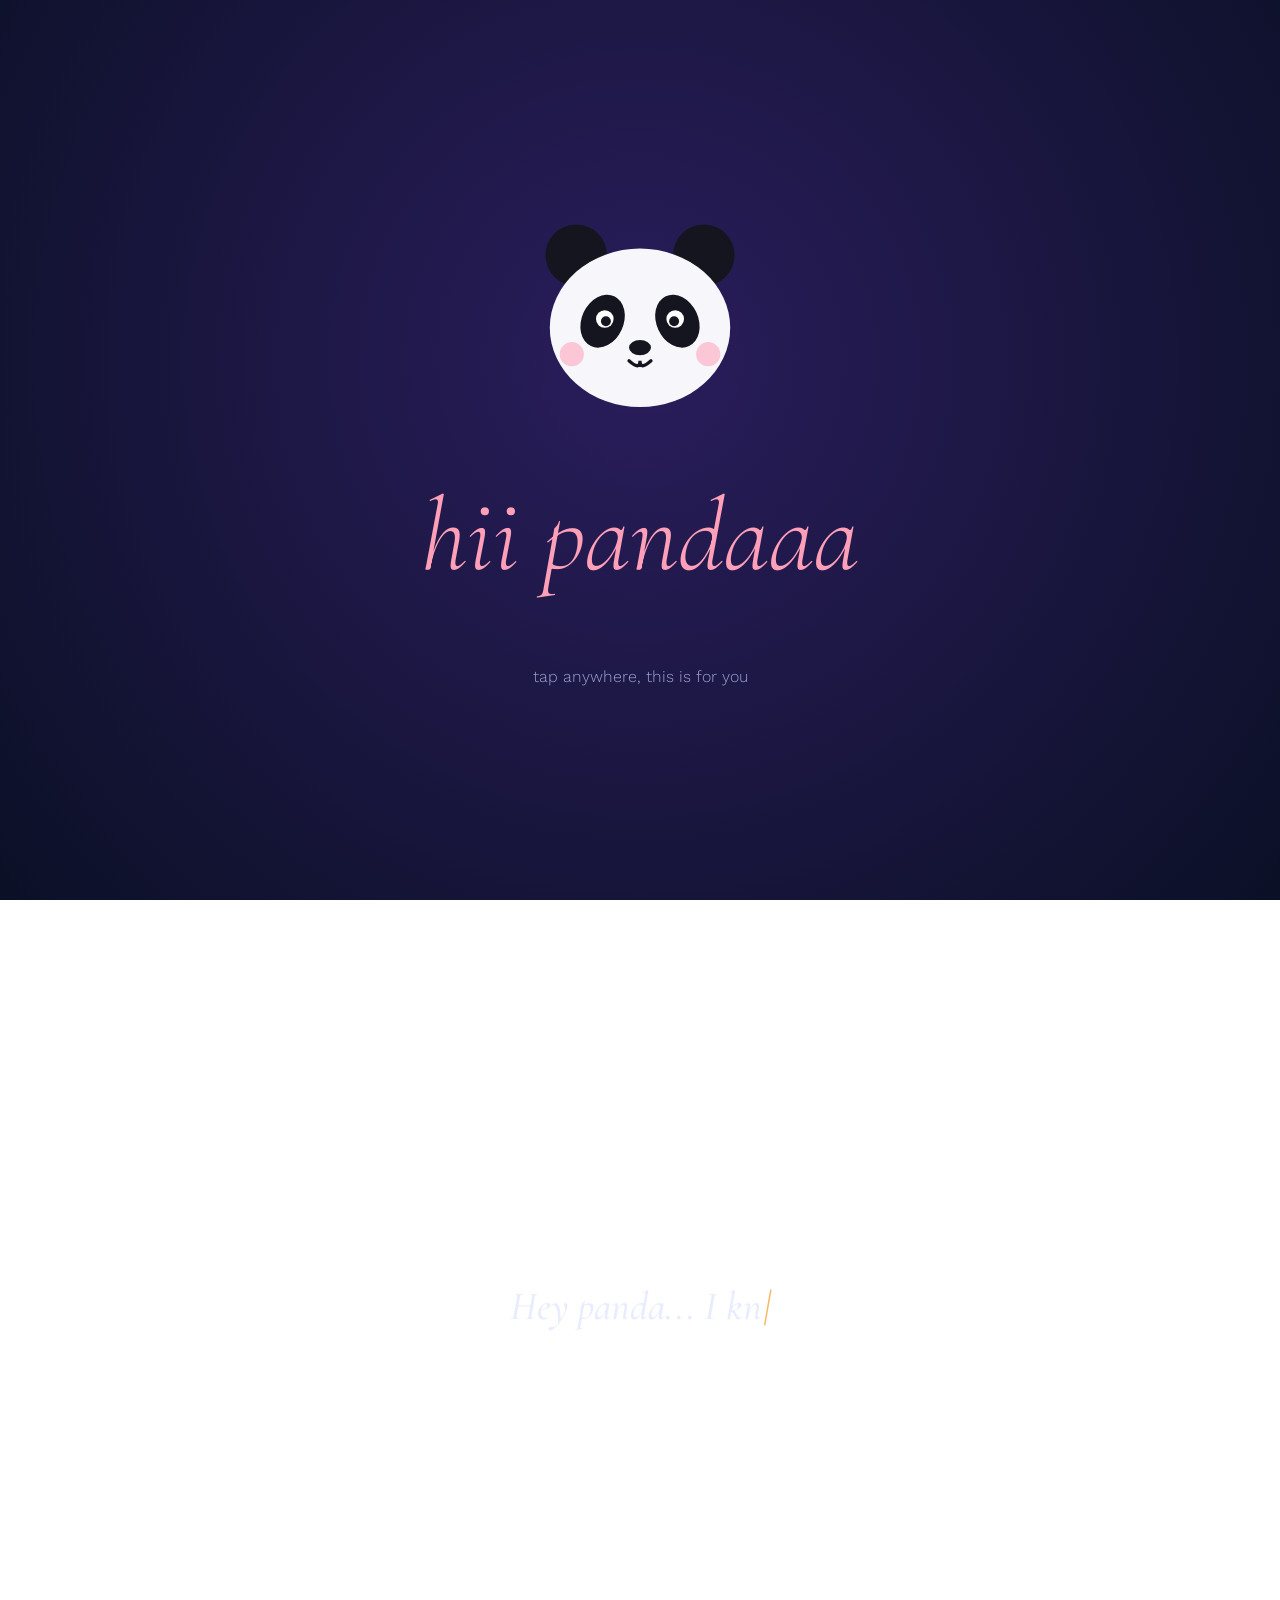
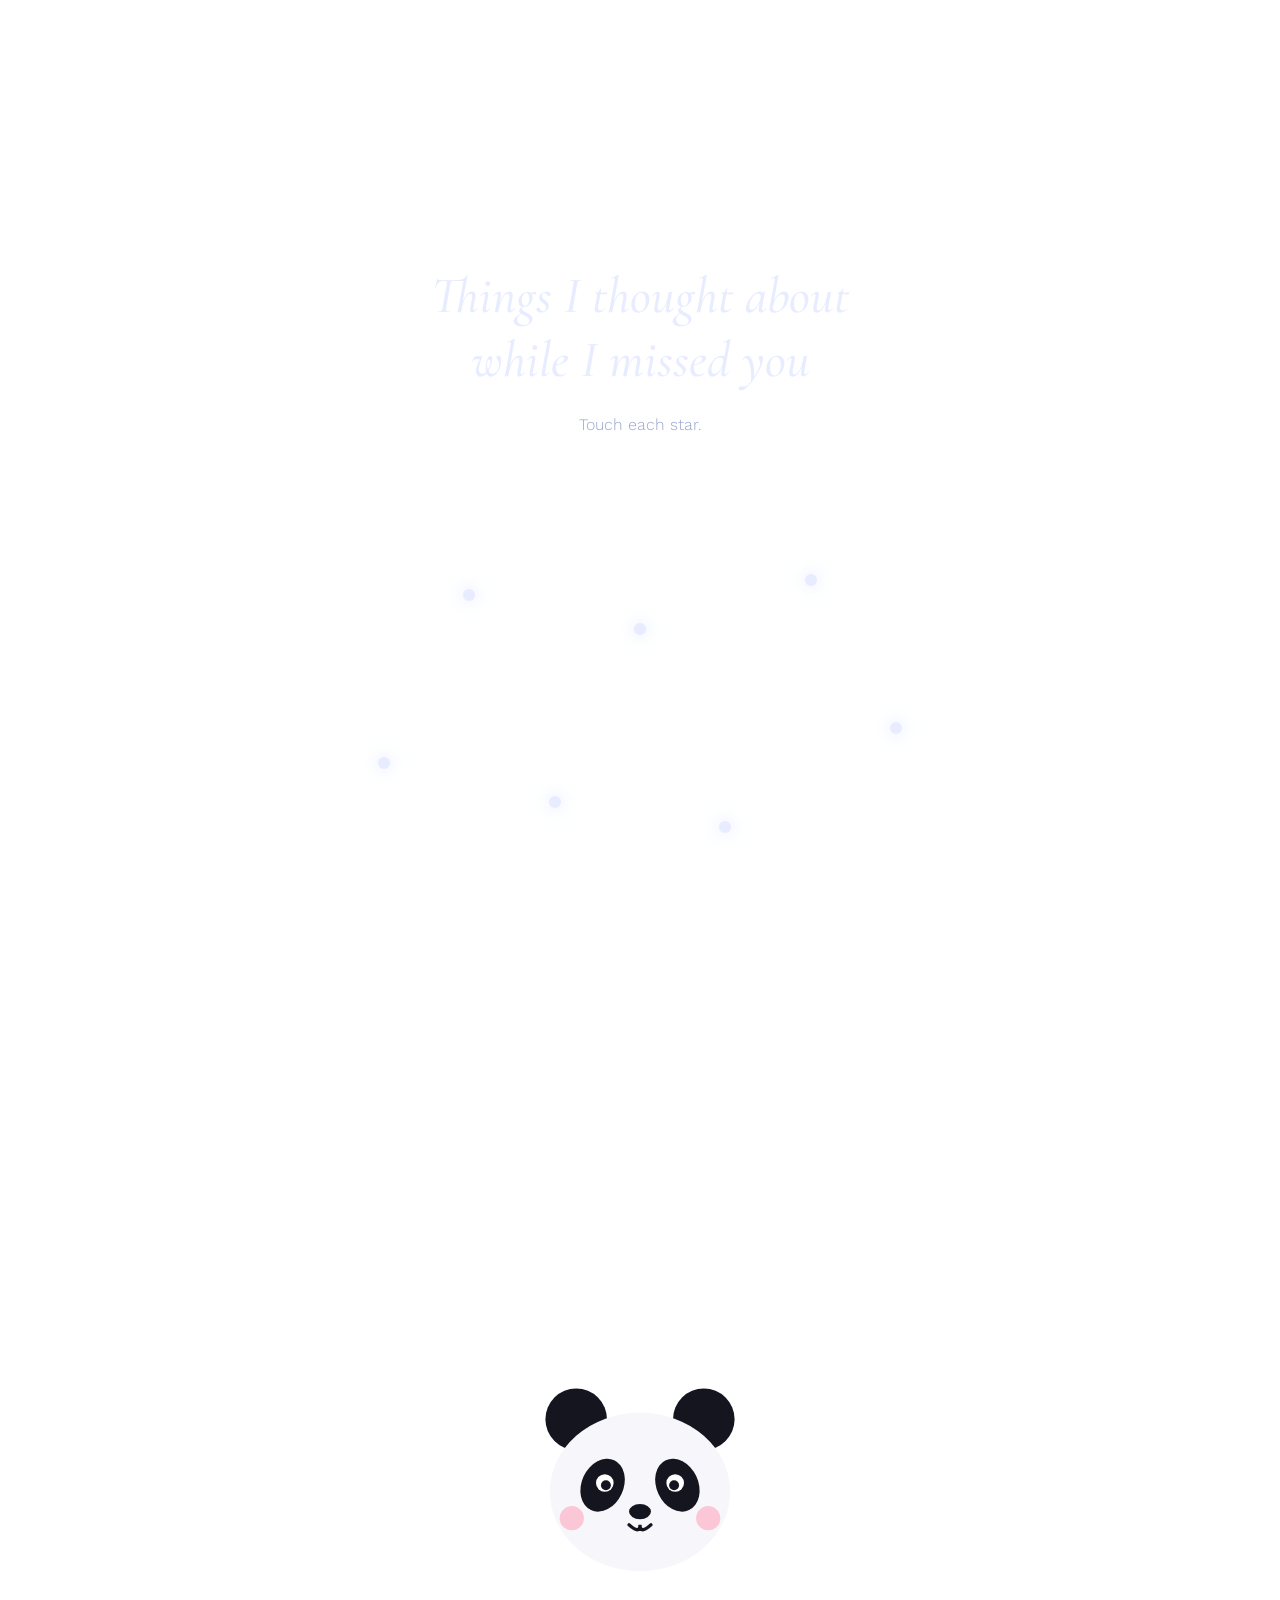
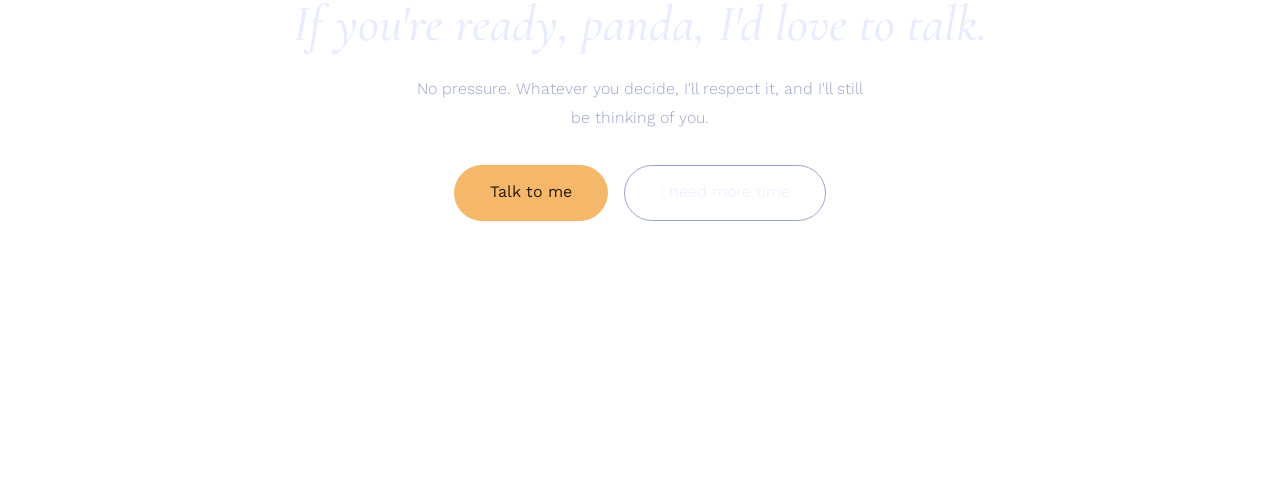
==== index.html @ 765faf97 "Add files via upload" ====
<!DOCTYPE html>
<html lang="en">
<head>
<meta charset="utf-8">
<meta name="viewport" content="width=device-width, initial-scale=1">
<title>hii pandaaa 🐼</title>
<link rel="icon" href="data:image/svg+xml,<svg xmlns=%22http://www.w3.org/2000/svg%22 viewBox=%220 0 100 100%22><text y=%22.9em%22 font-size=%2290%22>🐼</text></svg>">
<link href="https://fonts.googleapis.com/css2?family=Cormorant+Garamond:ital,wght@0,500;1,400;1,500&family=Work+Sans:wght@300;400&display=swap" rel="stylesheet">
<style>
:root{--night:#0b1026;--deep:#1a1440;--moon:#e8ecff;--amber:#f5b86b;--pink:#ff9fb8;--mute:#9aa3cf;
--serif:'Cormorant Garamond',Georgia,serif;--sans:'Work Sans',system-ui,sans-serif}
*{box-sizing:border-box;margin:0}
html{scroll-behavior:smooth}
body{background:linear-gradient(180deg,var(--night),var(--deep) 55%,var(--night));background-attachment:fixed;color:var(--moon);font-family:var(--sans);font-weight:300;line-height:1.8;overflow-x:hidden}
body.locked{overflow:hidden;height:100vh}
#fx{position:fixed;inset:0;z-index:0;pointer-events:none}
section{position:relative;z-index:1;min-height:100vh;display:flex;flex-direction:column;align-items:center;justify-content:center;text-align:center;padding:4rem 1.5rem}
h1,h2,.line{font-family:var(--serif);font-weight:500;font-style:italic}
h2{font-size:clamp(2rem,6vw,3.2rem);line-height:1.25;margin-bottom:1.2rem}
:focus-visible{outline:2px solid var(--amber);outline-offset:4px}

/* panda */
.panda{width:min(220px,55vw);animation:bob 4s ease-in-out infinite}
.panda svg{width:100%;height:auto;overflow:visible}
@keyframes bob{50%{transform:translateY(-12px) rotate(2deg)}}
.eyes{transform-box:fill-box;transform-origin:center;animation:blink 4.5s infinite}
@keyframes blink{0%,94%,100%{transform:scaleY(1)}96%{transform:scaleY(.08)}}
.blush{animation:pulse 2.5s ease-in-out infinite}
@keyframes pulse{50%{opacity:.25}}
.tear{fill:#8fd3ff;opacity:0;animation:tear 3.5s 1.5s infinite}
@keyframes tear{0%{opacity:0;transform:translateY(0)}15%{opacity:.9}100%{opacity:0;transform:translateY(48px)}}
.happy .tear{display:none}
.happy .blush{opacity:.9;animation:none}

/* intro */
#intro{position:fixed;inset:0;z-index:20;background:radial-gradient(circle at 50% 40%,#2a1d5c,var(--night));display:flex;flex-direction:column;align-items:center;justify-content:center;cursor:pointer;transition:opacity 1.4s,transform 1.4s}
#intro.gone{opacity:0;transform:scale(1.15);pointer-events:none}
#hi{font-family:var(--serif);font-style:italic;font-size:clamp(3rem,13vw,6.5rem);margin-top:1rem;color:var(--pink);display:flex;flex-wrap:wrap;justify-content:center}
#hi span{display:inline-block;opacity:0;animation:pop .7s cubic-bezier(.3,1.6,.5,1) forwards;animation-delay:calc(.9s + var(--i)*.09s)}
@keyframes pop{from{opacity:0;transform:translateY(40px) scale(.3) rotate(-12deg)}to{opacity:1;transform:none}}
#tap{margin-top:2rem;color:var(--mute);opacity:0;animation:fade 1s 2.8s forwards,breath 2.4s 3.8s infinite}
@keyframes fade{to{opacity:1}}
@keyframes breath{50%{opacity:.35}}

/* hero */
h1{font-size:clamp(3.5rem,13vw,8rem);line-height:1}
body:not(.locked) h1{animation:rise 3s .6s both}
@keyframes rise{from{opacity:0;letter-spacing:.25em;filter:blur(10px)}}
#since{margin-top:2rem;color:var(--mute);font-size:1rem}
body:not(.locked) #since{animation:rise 3s 2s both}
#since b{color:var(--amber);font-weight:400;font-variant-numeric:tabular-nums}
.hint{position:absolute;bottom:1.8rem;color:var(--mute);animation:nudge 2s infinite}
@keyframes nudge{50%{transform:translateY(8px)}}

/* reveal */
.rv{opacity:0;filter:blur(6px);transition:opacity 1.4s,filter 1.4s}
.rv.in{opacity:1;filter:none}

/* story */
#stage{min-height:12rem;display:flex;align-items:center;justify-content:center;max-width:36rem}
.line{font-size:clamp(1.7rem,5vw,2.5rem);line-height:1.4;transition:opacity .9s}
.line.out{opacity:0}
.line::after{content:"|";color:var(--amber);animation:breath 1s infinite;margin-left:2px}
.line.done::after{content:""}
button.soft{margin-top:2.2rem;background:none;border:1px solid var(--mute);color:var(--moon);font:inherit;border-radius:999px;padding:.7rem 2rem;cursor:pointer;transition:all .3s;opacity:0;pointer-events:none}
button.soft.ready{opacity:1;pointer-events:auto}
button.soft:hover{border-color:var(--amber);color:var(--amber);transform:translateY(-2px)}

/* stars */
#sky2{position:relative;width:100%;max-width:40rem;height:55vh;min-height:320px}
#sky2 svg{position:absolute;inset:0;width:100%;height:100%}
.star{position:absolute;width:48px;height:48px;margin:-24px 0 0 -24px;border:0;background:none;cursor:pointer;border-radius:50%}
.star::after{content:"";position:absolute;inset:18px;border-radius:50%;background:var(--moon);box-shadow:0 0 14px 4px rgba(232,236,255,.55);animation:tw 3s ease-in-out infinite;animation-delay:var(--d)}
.star.on::after{background:var(--amber);box-shadow:0 0 22px 8px rgba(245,184,107,.75);animation:none}
@keyframes tw{50%{opacity:.4;transform:scale(.6)}}
.ring{position:absolute;inset:18px;border-radius:50%;border:2px solid var(--amber);animation:ring 1s forwards}
@keyframes ring{to{transform:scale(5);opacity:0}}
#sky2 line{stroke-dasharray:400;stroke-dashoffset:400;animation:dash 1.2s forwards}
@keyframes dash{to{stroke-dashoffset:0}}
#thought{min-height:7.5rem;max-width:30rem;font-family:var(--serif);font-style:italic;font-size:1.6rem;line-height:1.45;color:var(--amber);margin-top:1rem}
#thought.swap{animation:swap .8s}
@keyframes swap{from{opacity:0;transform:translateY(12px)}}
#note{color:var(--pink);min-height:2rem}

/* end */
.row{display:flex;gap:1rem;flex-wrap:wrap;justify-content:center;margin-top:2rem}
a.btn,button.btn{font:inherit;text-decoration:none;cursor:pointer;border-radius:999px;padding:.8rem 2.2rem;border:1px solid var(--mute);background:none;color:var(--moon);transition:transform .3s}
a.btn:hover,button.btn:hover{transform:translateY(-3px)}
a.btn.main{background:var(--amber);border-color:var(--amber);color:#2a1a05;font-weight:400;animation:glow 2.5s infinite}
@keyframes glow{50%{box-shadow:0 0 28px 6px rgba(245,184,107,.5)}}
#reply{margin-top:1.5rem;font-family:var(--serif);font-style:italic;font-size:1.5rem;color:var(--amber);max-width:30rem;min-height:3rem}
@media (prefers-reduced-motion:reduce){*{animation-duration:.01s!important;animation-delay:0s!important;animation-iteration-count:1!important;transition:none!important}html{scroll-behavior:auto}.rv{opacity:1;filter:none}}
</style>
</head>
<body class="locked">
<canvas id="fx" aria-hidden="true"></canvas>

<div id="intro" role="button" tabindex="0" aria-label="Tap to open">
  <div class="panda" data-mood="sad"></div>
  <div id="hi" aria-label="hii pandaaa"></div>
  <p id="tap">tap anywhere, this is for you</p>
</div>

<section id="hero">
  <h1>I miss you.</h1>
  <p id="since"></p>
  <span class="hint">keep scrolling ↓</span>
</section>

<section id="story">
  <div id="stage" aria-live="polite"><p class="line" id="line"></p></div>
  <button class="soft" id="next">Continue</button>
</section>

<section id="stars">
  <div class="rv">
    <h2>Things I thought about<br>while I missed you</h2>
    <p style="color:var(--mute);margin-bottom:1rem">Touch each star.</p>
  </div>
  <div id="sky2" class="rv"><svg id="links" aria-hidden="true"></svg></div>
  <p id="thought" aria-live="polite"></p>
  <p id="note"></p>
</section>

<section id="end">
  <div class="panda rv" id="endPanda" data-mood="sad"></div>
  <h2 id="endTitle" class="rv"></h2>
  <p id="endText" class="rv" style="max-width:28rem;color:var(--mute)"></p>
  <div class="row rv">
    <a class="btn main" id="talk" href="#">Talk to me</a>
    <button class="btn" id="time">I need more time</button>
  </div>
  <p id="reply" aria-live="polite"></p>
</section>

<script>
/* ============ CONFIG: edit everything here ============ */
const CONFIG = {
  intro: "hii pandaaa",
  sinceDate: "2026-09-20T18:00:00",   // when you last talked ("" hides the counter)
  sinceLabel: "since I last heard your voice",
  story: [
    "Hey panda... I know I hurt you.",
    "But I need you to know something.",
    "Everything I did, I did because I missed you.",
    "I wanted your voice. Your laugh. Your attention.",
    "I never did it to annoy you. Never.",
    "I just didn't know how to say it the right way.",
    "So I built this, because words didn't feel enough.",
    "I miss you. More than I know how to explain."
  ],
  thoughts: [
    "I reached for my phone to tell you something, then remembered.",
    "Every funny thing that happened, I wanted you to hear it first.",
    "I replayed your voice in my head just to feel close.",
    "The way you say my name feels so far away right now.",
    "Nothing feels as good without you to share it with.",
    "I'm sorry I made you feel unheard. I'm learning, for you.",
    "[Add one real memory of you two here]"
  ],
  allDone: "That's the whole sky. Every single star was you. 💫",
  endTitle: "If you're ready, panda, I'd love to talk.",
  endText: "No pressure. Whatever you decide, I'll respect it, and I'll still be thinking of you.",
  contactLink: "https://wa.me/910000000000?text=Hii%20pandaaa%2C%20I%20saw%20it.%20Let%27s%20talk.",
  talkReply: "You just made my whole world lighter. 🐼💖",
  moreTimeReply: "That's okay. Take all the time you need. I'll be here when you're ready."
};
/* ======================================================= */
const $=id=>document.getElementById(id);
const reduce=matchMedia('(prefers-reduced-motion: reduce)').matches;

/* panda drawing */
const PANDA=`<svg viewBox="0 0 200 190" aria-hidden="true">
<circle cx="42" cy="42" r="28" fill="#15151f"/><circle cx="158" cy="42" r="28" fill="#15151f"/>
<ellipse cx="100" cy="108" rx="82" ry="72" fill="#f7f7fb"/>
<ellipse cx="66" cy="102" rx="19" ry="25" fill="#15151f" transform="rotate(25 66 102)"/>
<ellipse cx="134" cy="102" rx="19" ry="25" fill="#15151f" transform="rotate(-25 134 102)"/>
<g class="eyes"><circle cx="68" cy="100" r="8" fill="#fff"/><circle cx="69" cy="102" r="4.5" fill="#15151f"/>
<circle cx="132" cy="100" r="8" fill="#fff"/><circle cx="131" cy="102" r="4.5" fill="#15151f"/></g>
<ellipse class="tear" cx="62" cy="116" rx="3" ry="5"/>
<ellipse cx="100" cy="126" rx="10" ry="7" fill="#15151f"/>
<path d="M90 138q10 9 10 0q0 9 10 0" fill="none" stroke="#15151f" stroke-width="3" stroke-linecap="round"/>
<circle class="blush" cx="38" cy="132" r="11" fill="#ff9fb8" opacity=".55"/><circle class="blush" cx="162" cy="132" r="11" fill="#ff9fb8" opacity=".55"/></svg>`;
document.querySelectorAll('.panda').forEach(p=>{p.innerHTML=PANDA;if(p.dataset.mood==='happy')p.classList.add('happy')});

/* intro */
$('hi').innerHTML=[...CONFIG.intro].map((c,i)=>`<span style="--i:${i}">${c===' '?'&nbsp;':c}</span>`).join('');
function openSite(){
  const el=$('intro');if(el.classList.contains('gone'))return;
  el.classList.add('gone');document.body.classList.remove('locked');
  setTimeout(()=>el.remove(),1500);
}
$('intro').addEventListener('click',openSite);
$('intro').addEventListener('keydown',e=>{if(e.key==='Enter'||e.key===' ')openSite()});

/* live counter */
(function(){
  const t=new Date(CONFIG.sinceDate).getTime();
  if(!CONFIG.sinceDate||isNaN(t)){$('since').style.display='none';return}
  function up(){let s=Math.max(0,Math.floor((Date.now()-t)/1000));
    const d=Math.floor(s/86400);s%=86400;const h=Math.floor(s/3600);s%=3600;const m=Math.floor(s/60);s%=60;
    $('since').innerHTML=`<b>${d}</b> days <b>${h}</b> hours <b>${m}</b> minutes <b>${s}</b> seconds ${CONFIG.sinceLabel}`}
  up();setInterval(up,1000);
})();

/* scroll reveal */
const io=new IntersectionObserver(es=>es.forEach(e=>{if(e.isIntersecting){e.target.classList.add('in');io.unobserve(e.target)}}),{threshold:.25});
document.querySelectorAll('.rv').forEach(el=>io.observe(el));

/* story: typewriter */
let i=0,typing=false;
const line=$('line'),next=$('next');
function typeLine(){
  const txt=CONFIG.story[i];typing=true;
  line.className='line';line.textContent='';next.classList.remove('ready');
  let k=0;
  (function tick(){
    if(reduce)k=txt.length;
    line.textContent=txt.slice(0,k);
    if(k++<txt.length)return setTimeout(tick,48);
    line.classList.add('done');typing=false;next.classList.add('ready');
  })();
}
let started=false;
new IntersectionObserver((es,o)=>{if(es[0].isIntersecting&&!started){started=true;typeLine();o.disconnect()}},{threshold:.5}).observe($('story'));
next.addEventListener('click',()=>{
  if(typing)return;
  if(i>=CONFIG.story.length-1){$('stars').scrollIntoView({behavior:reduce?'auto':'smooth'});return}
  line.classList.add('out');
  setTimeout(()=>{i++;typeLine();if(i===CONFIG.story.length-1)next.textContent='Keep going ↓'},reduce?0:800);
});

/* constellation */
const box=$('sky2'),svg=$('links');
const Y=[62,28,70,35,75,25,55];
const pts=CONFIG.thoughts.map((_,k,a)=>({x:10+80*(k/((a.length-1)||1)),y:Y[k%7]}));
let seen=new Set(),order=[];
pts.forEach((p,k)=>{
  const b=document.createElement('button');
  b.className='star';b.style.left=p.x+'%';b.style.top=p.y+'%';b.style.setProperty('--d',(k*.4)+'s');
  b.setAttribute('aria-label','Star '+(k+1));
  b.addEventListener('click',()=>{
    const t=$('thought');t.classList.remove('swap');void t.offsetWidth;t.textContent=CONFIG.thoughts[k];t.classList.add('swap');
    const r=document.createElement('span');r.className='ring';b.appendChild(r);setTimeout(()=>r.remove(),1000);
    if(!seen.has(k)){seen.add(k);order.push(k);b.classList.add('on');
      if(order.length>1){const a=pts[order[order.length-2]];
        svg.insertAdjacentHTML('beforeend',`<line x1="${a.x}%" y1="${a.y}%" x2="${p.x}%" y2="${p.y}%" stroke="#f5b86b" stroke-opacity=".55"/>`)}}
    if(seen.size===pts.length){$('note').textContent=CONFIG.allDone;burst(innerWidth/2,innerHeight/2,40)}
  });
  box.appendChild(b);
});

/* ending */
$('endTitle').textContent=CONFIG.endTitle;
$('endText').textContent=CONFIG.endText;
$('talk').href=CONFIG.contactLink;
$('talk').addEventListener('click',()=>{
  $('endPanda').classList.add('happy');$('reply').textContent=CONFIG.talkReply;
  burst(innerWidth/2,innerHeight*.6,90);
});
$('time').addEventListener('click',()=>{$('reply').textContent=CONFIG.moreTimeReply});

/* effects canvas: twinkles, shooting stars, fireflies, heart bursts */
const cv=$('fx'),ctx=cv.getContext('2d');
let W,H,st=[],fl=[],sh=[],hb=[];
function size(){W=cv.width=innerWidth;H=cv.height=innerHeight;
  st=Array.from({length:Math.floor(W*H/9000)},()=>({x:Math.random()*W,y:Math.random()*H,r:Math.random()*1.3+.3,p:Math.random()*6}));
  fl=Array.from({length:reduce?0:18},()=>({x:Math.random()*W,y:Math.random()*H,r:1.5+Math.random()*2,vy:-.15-Math.random()*.35,p:Math.random()*6}))}
addEventListener('resize',size);size();
function burst(x,y,n){if(reduce)return;for(let k=0;k<n;k++)hb.push({x,y,s:5+Math.random()*10,vx:(Math.random()-.5)*9,vy:-Math.random()*9-1,a:1,c:['#ff9fb8','#f5b86b','#e8ecff'][k%3]})}
function heart(x,y,s){ctx.beginPath();ctx.moveTo(x,y+s/4);ctx.bezierCurveTo(x,y-s/2,x-s,y-s/2,x-s,y+s/4);
  ctx.bezierCurveTo(x-s,y+s,x,y+s*1.2,x,y+s*1.5);ctx.bezierCurveTo(x,y+s*1.2,x+s,y+s,x+s,y+s/4);
  ctx.bezierCurveTo(x+s,y-s/2,x,y-s/2,x,y+s/4);ctx.fill()}
setInterval(()=>{if(!reduce&&!document.hidden)sh.push({x:Math.random()*W*.8+W*.2,y:Math.random()*H*.4,l:0})},5000);
(function loop(t){
  ctx.clearRect(0,0,W,H);
  ctx.fillStyle='#e8ecff';
  for(const s of st){ctx.globalAlpha=reduce?.5:.25+.5*Math.abs(Math.sin(t/1800+s.p));ctx.beginPath();ctx.arc(s.x,s.y,s.r,0,6.3);ctx.fill()}
  ctx.fillStyle='#f5b86b';
  for(const f of fl){f.y+=f.vy;f.x+=Math.sin(t/1200+f.p)*.3;if(f.y<-10){f.y=H+10;f.x=Math.random()*W}
    ctx.globalAlpha=.25+.5*Math.abs(Math.sin(t/900+f.p));ctx.shadowColor='#f5b86b';ctx.shadowBlur=12;ctx.beginPath();ctx.arc(f.x,f.y,f.r,0,6.3);ctx.fill()}
  ctx.shadowBlur=0;
  sh=sh.filter(s=>s.l<1);
  for(const s of sh){s.l+=.02;const x=s.x-s.l*260,y=s.y+s.l*140;
    const g=ctx.createLinearGradient(x,y,x+90,y-49);g.addColorStop(0,'rgba(255,255,255,'+(1-s.l)+')');g.addColorStop(1,'rgba(255,255,255,0)');
    ctx.globalAlpha=1;ctx.strokeStyle=g;ctx.lineWidth=2;ctx.beginPath();ctx.moveTo(x,y);ctx.lineTo(x+90,y-49);ctx.stroke()}
  hb=hb.filter(h=>h.a>.02);
  for(const h of hb){h.x+=h.vx;h.y+=h.vy;h.vy+=.2;h.a-=.009;ctx.globalAlpha=h.a;ctx.fillStyle=h.c;heart(h.x,h.y,h.s/2)}
  ctx.globalAlpha=1;requestAnimationFrame(loop);
})(0);
</script>
</body>
</html>
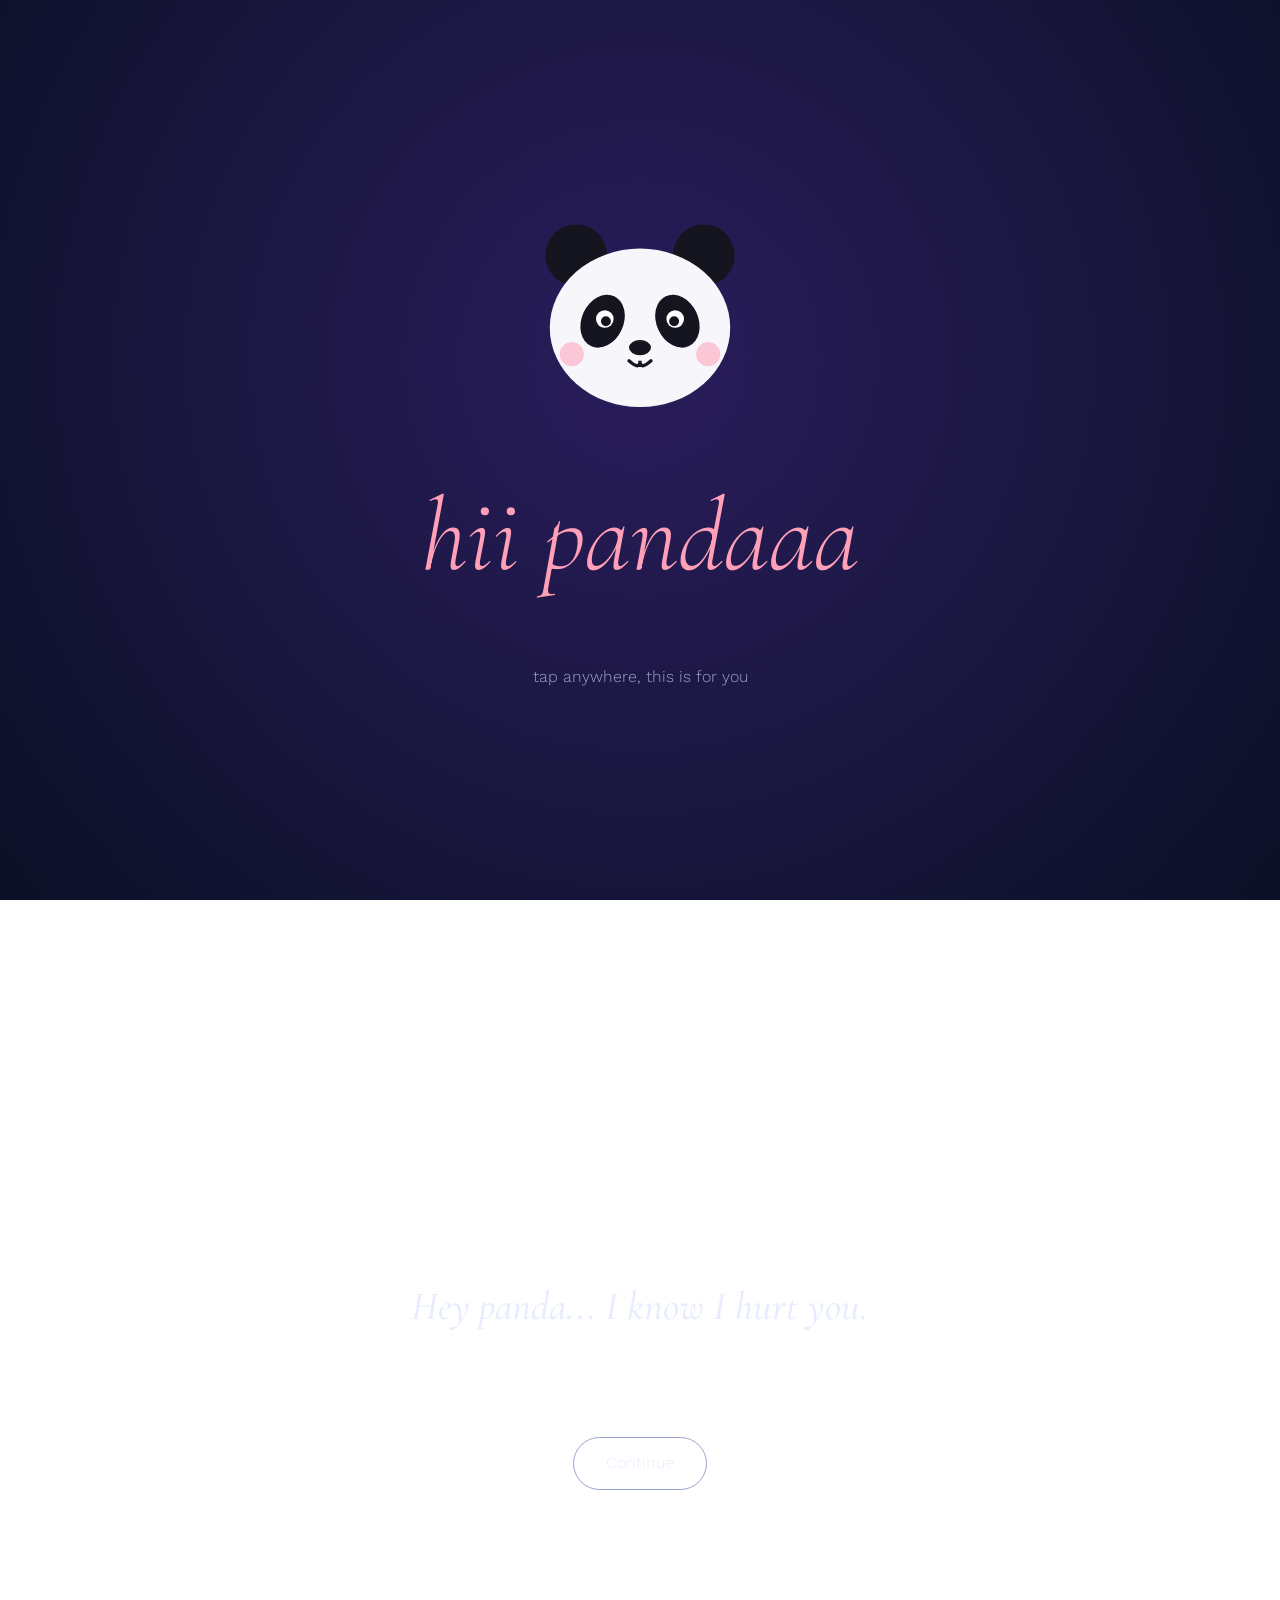
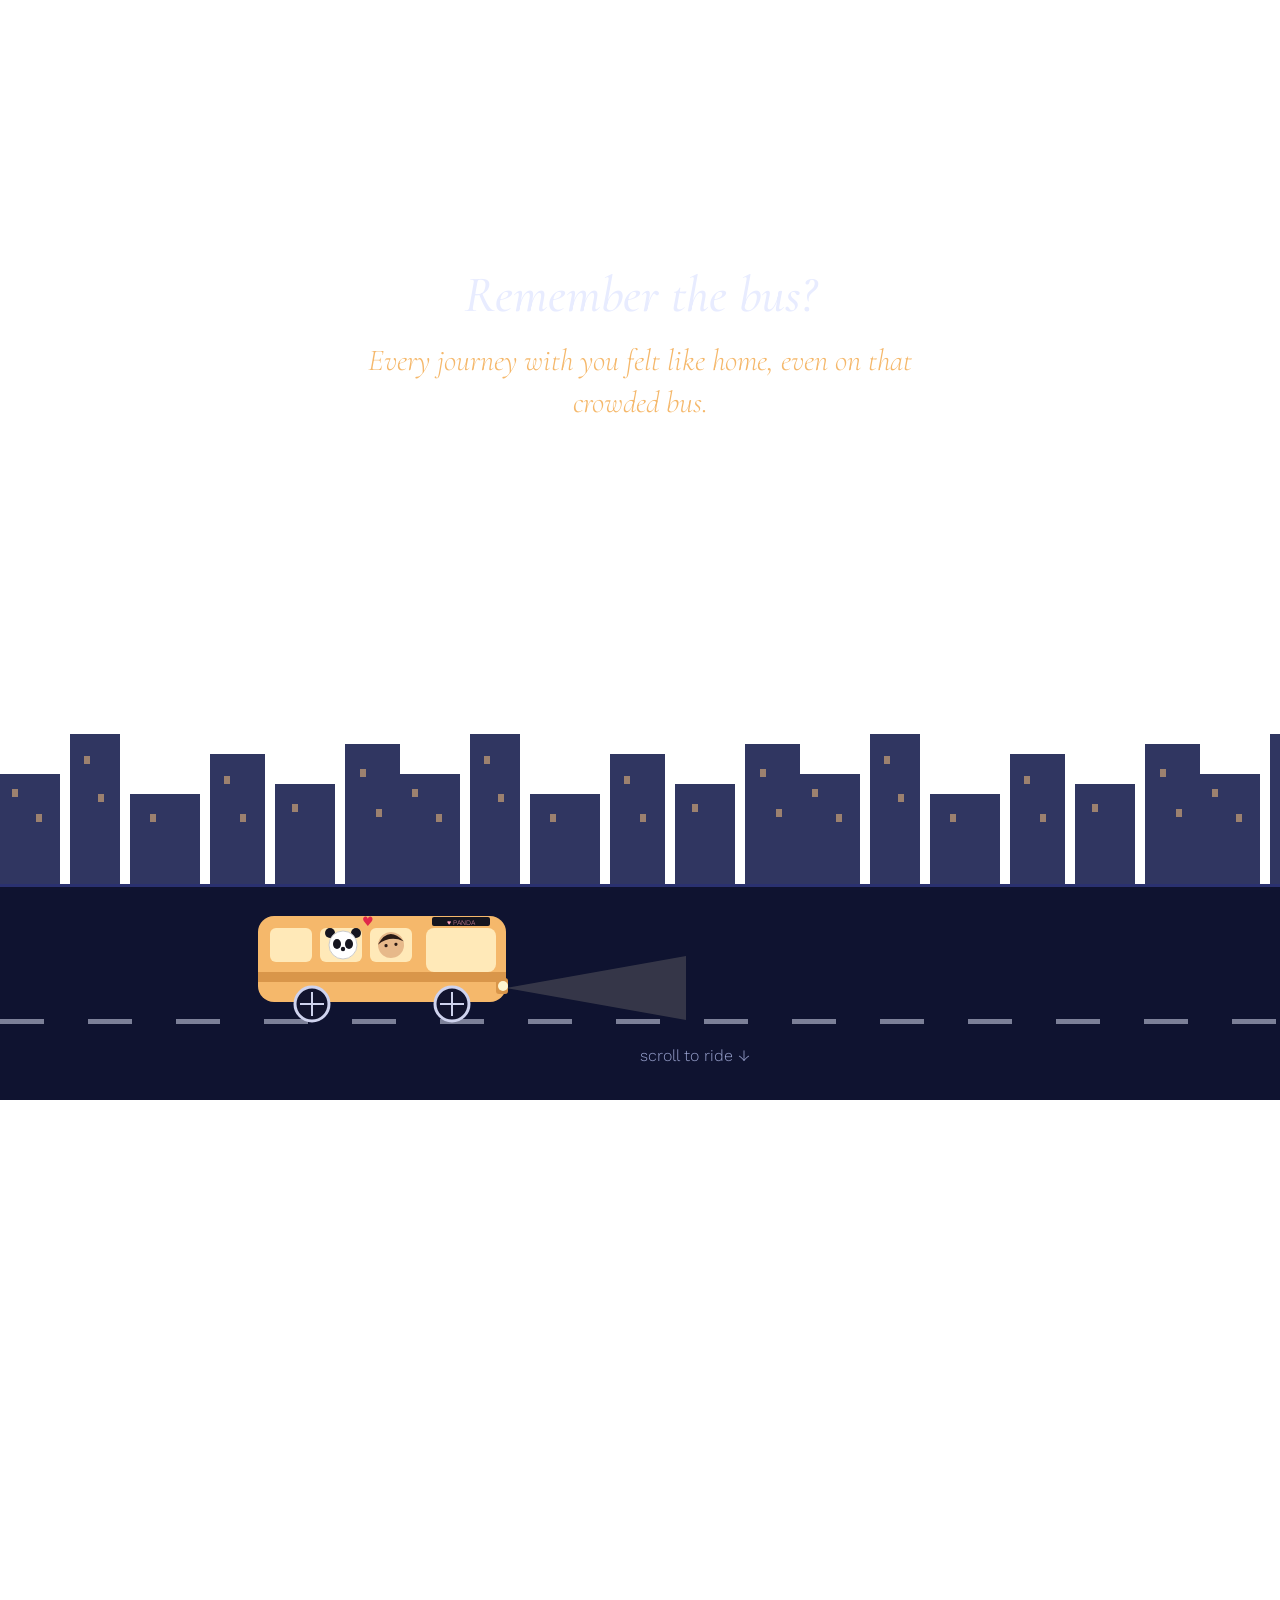
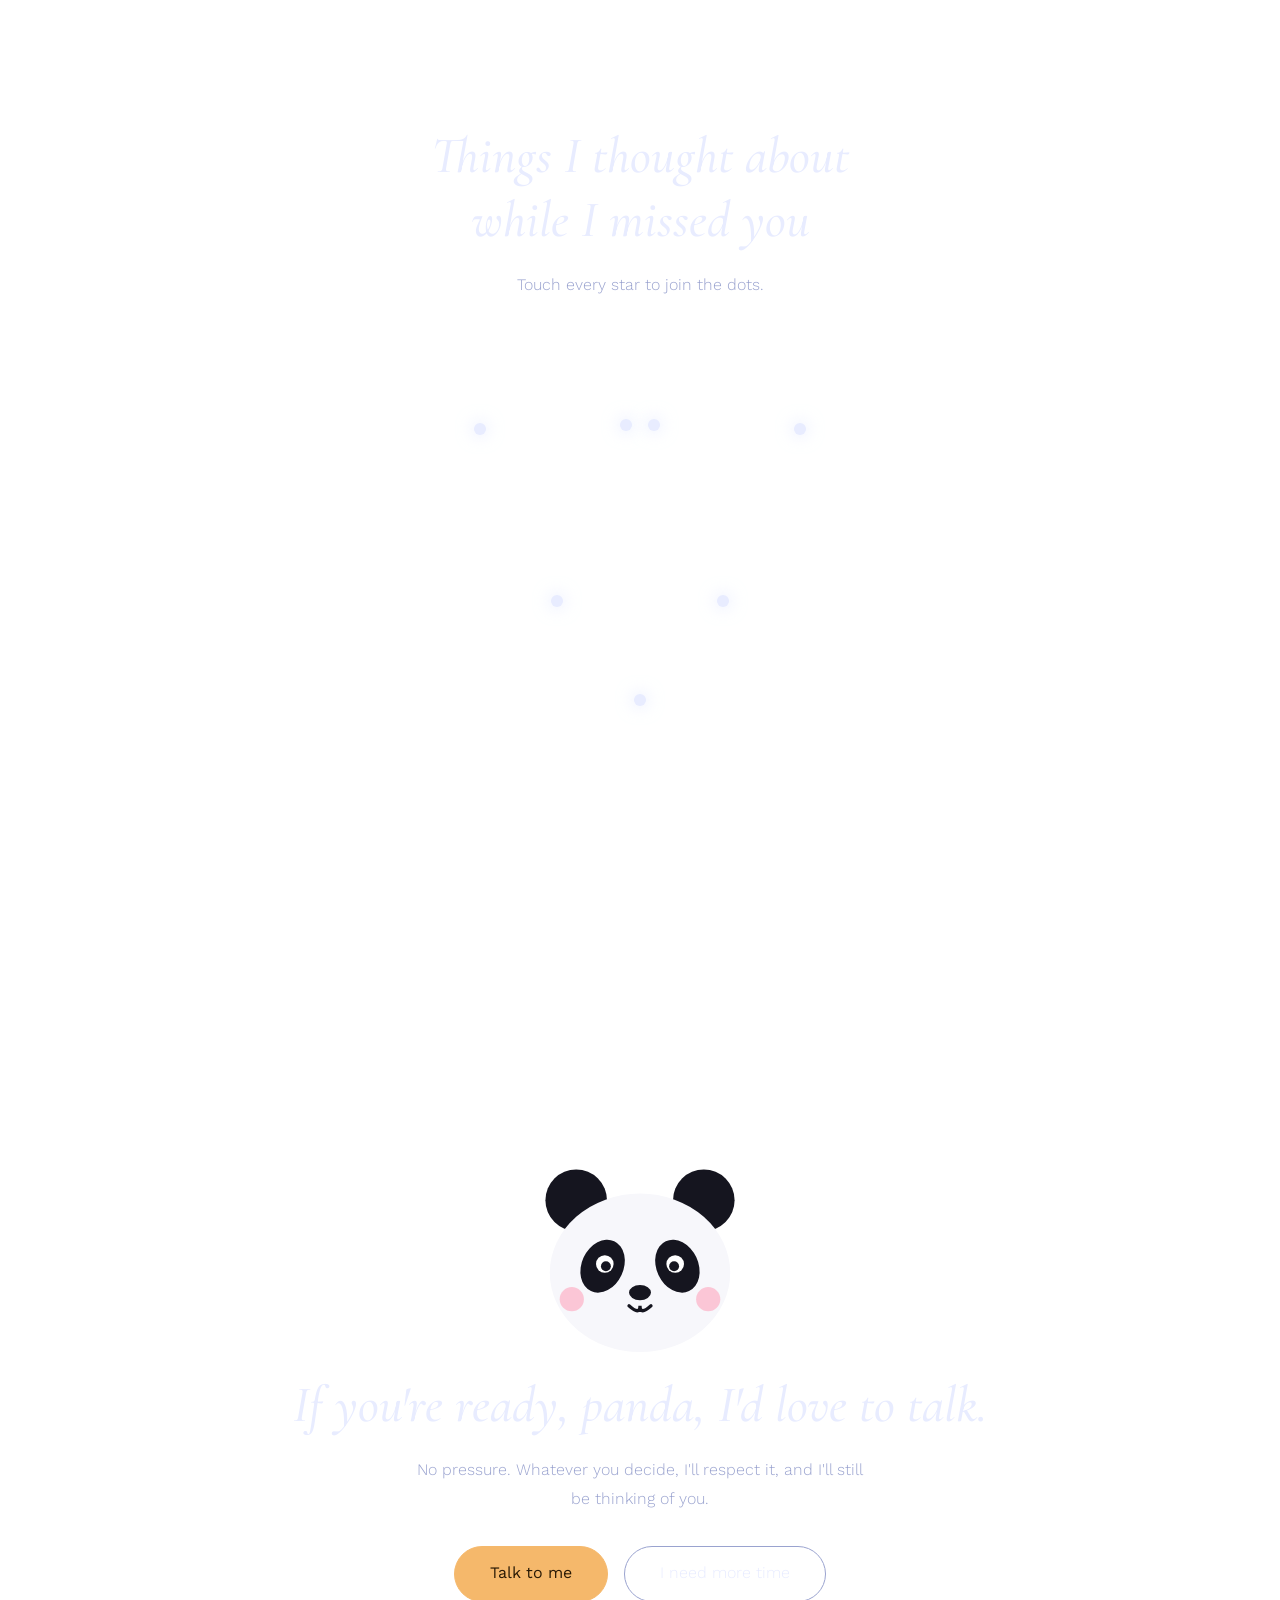
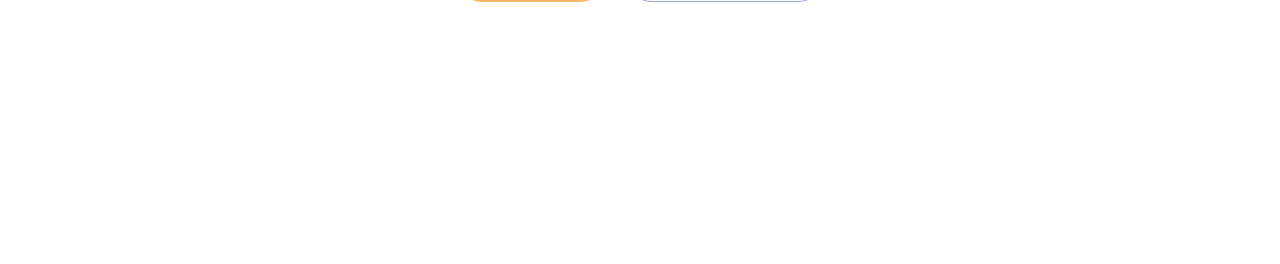
==== commit ef127a90: "Rename index (2).html to index.html" ====
--- a/index.html
+++ b/index.html
@@ -66,8 +66,30 @@
 button.soft.ready{opacity:1;pointer-events:auto}
 button.soft:hover{border-color:var(--amber);color:var(--amber);transform:translateY(-2px)}
 
+/* bus ride */
+#ride{display:block;padding:0;min-height:0;height:340vh}
+.pin{position:sticky;top:0;height:100vh;width:100%;overflow:hidden}
+.ridetxt{position:absolute;top:7vh;left:0;right:0;display:flex;flex-direction:column;align-items:center;gap:.8rem;padding:0 1.5rem;z-index:3}
+.ridetxt h2{margin:0}
+#rideCap{max-width:34rem;min-height:5.5rem;font-family:var(--serif);font-style:italic;font-size:clamp(1.3rem,4vw,1.9rem);line-height:1.4;color:var(--amber)}
+#rideCap.swap{animation:swap .9s}
+.city{position:absolute;left:0;right:0;bottom:24vh;height:200px;opacity:.9;background:url("data:image/svg+xml,%3Csvg xmlns='http://www.w3.org/2000/svg' width='400' height='200'%3E%3Cg fill='%231a2050'%3E%3Crect x='0' y='90' width='60' height='110'/%3E%3Crect x='70' y='50' width='50' height='150'/%3E%3Crect x='130' y='110' width='70' height='90'/%3E%3Crect x='210' y='70' width='55' height='130'/%3E%3Crect x='275' y='100' width='60' height='100'/%3E%3Crect x='345' y='60' width='55' height='140'/%3E%3C/g%3E%3Cg fill='%23f5b86b' opacity='.55'%3E%3Crect x='12' y='105' width='6' height='8'/%3E%3Crect x='36' y='130' width='6' height='8'/%3E%3Crect x='84' y='72' width='6' height='8'/%3E%3Crect x='98' y='110' width='6' height='8'/%3E%3Crect x='150' y='130' width='6' height='8'/%3E%3Crect x='224' y='92' width='6' height='8'/%3E%3Crect x='240' y='130' width='6' height='8'/%3E%3Crect x='292' y='120' width='6' height='8'/%3E%3Crect x='360' y='85' width='6' height='8'/%3E%3Crect x='376' y='125' width='6' height='8'/%3E%3C/g%3E%3C/svg%3E") repeat-x bottom}
+.ground{position:absolute;left:0;right:0;bottom:0;height:24vh;background:#0f1330;border-top:3px solid #2a3170}
+.dash{position:absolute;left:0;right:0;top:62%;height:5px;background:repeating-linear-gradient(90deg,rgba(232,236,255,.5) 0 44px,transparent 44px 88px)}
+#bus{position:absolute;left:0;bottom:8vh;z-index:2;will-change:transform}
+#bus svg{width:100%;height:auto;overflow:visible;display:block}
+.wh{transform-box:fill-box;transform-origin:center}
+.bh{animation:bobh 2.5s ease-in-out infinite}
+@keyframes bobh{50%{transform:translateY(-5px)}}
+#stand{position:absolute;left:0;bottom:calc(24vh - 6px);width:150px;z-index:1;will-change:transform}
+#stand svg{width:100%;height:auto;display:block;overflow:visible}
+#stand .glow{opacity:0;transition:opacity .8s}
+#stand.lit .glow{opacity:.35}
+#clock{position:absolute;bottom:180px;left:50%;transform:translateX(-50%);white-space:nowrap;font-size:.95rem;color:var(--mute);background:rgba(11,16,38,.85);border:1px solid var(--amber);border-radius:999px;padding:.25rem .9rem;opacity:0;transition:opacity .6s}
+#clock b{color:var(--amber);font-weight:400;font-variant-numeric:tabular-nums}
+#clock.on{opacity:1}
 /* stars */
-#sky2{position:relative;width:100%;max-width:40rem;height:55vh;min-height:320px}
+#sky2{position:relative;width:min(90vw,26rem,58vh);aspect-ratio:1}
 #sky2 svg{position:absolute;inset:0;width:100%;height:100%}
 .star{position:absolute;width:48px;height:48px;margin:-24px 0 0 -24px;border:0;background:none;cursor:pointer;border-radius:50%}
 .star::after{content:"";position:absolute;inset:18px;border-radius:50%;background:var(--moon);box-shadow:0 0 14px 4px rgba(232,236,255,.55);animation:tw 3s ease-in-out infinite;animation-delay:var(--d)}
@@ -75,8 +97,11 @@
 @keyframes tw{50%{opacity:.4;transform:scale(.6)}}
 .ring{position:absolute;inset:18px;border-radius:50%;border:2px solid var(--amber);animation:ring 1s forwards}
 @keyframes ring{to{transform:scale(5);opacity:0}}
-#sky2 line{stroke-dasharray:400;stroke-dashoffset:400;animation:dash 1.2s forwards}
+#sky2 line{stroke-dasharray:60;stroke-dashoffset:60;animation:dash 1s forwards}
 @keyframes dash{to{stroke-dashoffset:0}}
+#heart{fill:#e0264a;fill-opacity:0;transition:fill-opacity 1.8s;transform-box:fill-box;transform-origin:center}
+#heart.full{fill-opacity:1;filter:drop-shadow(0 0 16px rgba(224,38,74,.75));animation:beat 1.5s 1.8s infinite}
+@keyframes beat{0%,40%,100%{transform:scale(1)}15%{transform:scale(1.07)}28%{transform:scale(1.02)}}
 #thought{min-height:7.5rem;max-width:30rem;font-family:var(--serif);font-style:italic;font-size:1.6rem;line-height:1.45;color:var(--amber);margin-top:1rem}
 #thought.swap{animation:swap .8s}
 @keyframes swap{from{opacity:0;transform:translateY(12px)}}
@@ -112,12 +137,53 @@
   <button class="soft" id="next">Continue</button>
 </section>
 
+<section id="ride" aria-label="Remember the bus">
+  <div class="pin">
+    <div class="ridetxt"><h2 id="rideTitle"></h2><p id="rideCap" aria-live="polite"></p></div>
+    <div class="city" id="city"></div>
+    <div id="stand">
+      <div id="clock">⏱ <b id="clk">0h 00m</b> waiting</div>
+      <svg viewBox="0 0 150 170" aria-hidden="true">
+        <ellipse class="glow" cx="75" cy="28" rx="70" ry="46" fill="#f5b86b"/>
+        <rect x="72" y="30" width="6" height="140" fill="#8a91c4"/>
+        <rect x="18" y="8" width="114" height="34" rx="6" fill="#2b3a7a" stroke="#e8ecff" stroke-width="2"/>
+        <text x="75" y="31" text-anchor="middle" font-size="16" font-family="Work Sans,sans-serif" fill="#fff">BUS STAND</text>
+        <rect x="14" y="132" width="122" height="8" rx="3" fill="#5a4a6e"/>
+        <rect x="22" y="140" width="6" height="26" fill="#5a4a6e"/><rect x="122" y="140" width="6" height="26" fill="#5a4a6e"/>
+      </svg>
+    </div>
+    <div class="ground"><div class="dash" id="dash"></div></div>
+    <div id="bus">
+      <svg viewBox="0 0 260 120" aria-hidden="true">
+        <polygon points="250,80 430,48 430,112" fill="rgba(255,240,200,.16)"/>
+        <rect x="2" y="8" width="248" height="86" rx="16" fill="#f5b86b"/>
+        <rect x="2" y="64" width="248" height="10" fill="#d9964a"/>
+        <rect x="14" y="20" width="42" height="34" rx="6" fill="#ffe9b8"/>
+        <rect x="64" y="20" width="42" height="34" rx="6" fill="#ffe9b8"/>
+        <rect x="114" y="20" width="42" height="34" rx="6" fill="#ffe9b8"/>
+        <rect x="170" y="20" width="70" height="44" rx="8" fill="#ffe9b8"/>
+        <g transform="translate(70,20)"><circle cx="4" cy="5" r="5" fill="#15151f"/><circle cx="30" cy="5" r="5" fill="#15151f"/><circle cx="17" cy="17" r="14" fill="#fff" stroke="#ccc"/><ellipse cx="11" cy="16" rx="4" ry="5" fill="#15151f"/><ellipse cx="23" cy="16" rx="4" ry="5" fill="#15151f"/><circle cx="17" cy="21" r="2.2" fill="#15151f"/></g>
+        <g transform="translate(120,20) rotate(-8 15 17)"><circle cx="15" cy="17" r="13" fill="#e7b98a"/><path d="M2 15Q15 -3 28 15Q15 7 2 15Z" fill="#2a1a14"/><circle cx="10" cy="17" r="1.6" fill="#2a1a14"/><circle cx="20" cy="17" r="1.6" fill="#2a1a14"/></g>
+        <text class="bh" x="106" y="18" font-size="13" fill="#e0264a">♥</text>
+        <rect x="176" y="9" width="58" height="9" rx="2" fill="#15151f"/>
+        <text x="205" y="16.5" text-anchor="middle" font-size="7" fill="#ff9fb8" font-family="Work Sans,sans-serif">♥ PANDA</text>
+        <rect x="240" y="70" width="12" height="16" rx="3" fill="#d9964a"/><circle cx="247" cy="78" r="5" fill="#fff6d0"/>
+        <circle cx="56" cy="96" r="17" fill="#12142e" stroke="#cfd3ee" stroke-width="3"/>
+        <g class="wh"><line x1="44" y1="96" x2="68" y2="96" stroke="#cfd3ee" stroke-width="2"/><line x1="56" y1="84" x2="56" y2="108" stroke="#cfd3ee" stroke-width="2"/></g>
+        <circle cx="196" cy="96" r="17" fill="#12142e" stroke="#cfd3ee" stroke-width="3"/>
+        <g class="wh"><line x1="184" y1="96" x2="208" y2="96" stroke="#cfd3ee" stroke-width="2"/><line x1="196" y1="84" x2="196" y2="108" stroke="#cfd3ee" stroke-width="2"/></g>
+      </svg>
+    </div>
+    <span class="hint" id="rideHint">scroll to ride ↓</span>
+  </div>
+</section>
+
 <section id="stars">
   <div class="rv">
     <h2>Things I thought about<br>while I missed you</h2>
-    <p style="color:var(--mute);margin-bottom:1rem">Touch each star.</p>
+    <p style="color:var(--mute);margin-bottom:1rem">Touch every star to join the dots.</p>
   </div>
-  <div id="sky2" class="rv"><svg id="links" aria-hidden="true"></svg></div>
+  <div id="sky2" class="rv"><svg id="links" viewBox="0 0 100 100" aria-hidden="true"></svg></div>
   <p id="thought" aria-live="polite"></p>
   <p id="note"></p>
 </section>
@@ -158,7 +224,15 @@
     "I'm sorry I made you feel unheard. I'm learning, for you.",
     "[Add one real memory of you two here]"
   ],
-  allDone: "That's the whole sky. Every single star was you. 💫",
+  rideTitle: "Remember the bus?",
+  rideWaitMinutes: 220,   // how long you waited at the bus stand (220 = 3h 40m)
+  rideCaptions: [
+    "Every journey with you felt like home, even on that crowded bus.",
+    "And then we got stuck at the bus stand, waiting for your card.",
+    "Three, four hours. I never once wanted to be anywhere else.",
+    "Because the best part of any ride was always you. 🚌💛"
+  ],
+  allDone: "It was a heart all along. And every beat of it is yours. ❤️",
   endTitle: "If you're ready, panda, I'd love to talk.",
   endText: "No pressure. Whatever you decide, I'll respect it, and I'll still be thinking of you.",
   contactLink: "https://wa.me/910000000000?text=Hii%20pandaaa%2C%20I%20saw%20it.%20Let%27s%20talk.",
@@ -225,16 +299,55 @@
 new IntersectionObserver((es,o)=>{if(es[0].isIntersecting&&!started){started=true;typeLine();o.disconnect()}},{threshold:.5}).observe($('story'));
 next.addEventListener('click',()=>{
   if(typing)return;
-  if(i>=CONFIG.story.length-1){$('stars').scrollIntoView({behavior:reduce?'auto':'smooth'});return}
+  if(i>=CONFIG.story.length-1){$('ride').scrollIntoView({behavior:reduce?'auto':'smooth'});return}
   line.classList.add('out');
   setTimeout(()=>{i++;typeLine();if(i===CONFIG.story.length-1)next.textContent='Keep going ↓'},reduce?0:800);
 });
 
-/* constellation */
-const box=$('sky2'),svg=$('links');
-const Y=[62,28,70,35,75,25,55];
-const pts=CONFIG.thoughts.map((_,k,a)=>({x:10+80*(k/((a.length-1)||1)),y:Y[k%7]}));
-let seen=new Set(),order=[];
+/* the bus ride: driven by scroll */
+const ride=$('ride'),bus=$('bus'),stand=$('stand'),dash=$('dash'),city=$('city'),cap=$('rideCap');
+$('rideTitle').textContent=CONFIG.rideTitle;
+let rf=0,lastCap=-1;
+const ease=x=>x<.5?2*x*x:1-Math.pow(-2*x+2,2)/2;
+function frame(){
+  rf=0;
+  const W=innerWidth,r=ride.getBoundingClientRect();
+  const p=Math.min(1,Math.max(0,-r.top/(r.height-innerHeight)));
+  const bw=Math.min(260,W*.55),busX=W*.2;
+  bus.style.width=bw+'px';
+  const D1=W*.9,D2=D1+W*1.3,standWorld=D1+busX+bw*.78-75;
+  const d=p<.4?D1*ease(p/.4):p<.7?D1:D1+(D2-D1)*ease((p-.7)/.3);
+  const moving=p<.4||p>=.7;
+  bus.style.transform=`translate(${busX}px,${moving?Math.sin(d/18)*1.5:0}px)`;
+  stand.style.transform=`translateX(${standWorld-d}px)`;
+  dash.style.backgroundPositionX=(-d)+'px';
+  city.style.backgroundPositionX=(-d*.35)+'px';
+  document.querySelectorAll('.wh').forEach(w=>w.style.transform=`rotate(${d*3.4}deg)`);
+  const t=Math.min(1,Math.max(0,(p-.4)/.3)),m=Math.round(CONFIG.rideWaitMinutes*t);
+  $('clk').textContent=Math.floor(m/60)+'h '+String(m%60).padStart(2,'0')+'m';
+  $('clock').classList.toggle('on',p>=.36&&p<.78);
+  stand.classList.toggle('lit',p>=.3&&p<.8);
+  $('rideHint').style.opacity=p>.03?0:1;
+  const c=p<.3?0:p<.55?1:p<.7?2:3;
+  if(c!==lastCap){lastCap=c;cap.classList.remove('swap');void cap.offsetWidth;cap.textContent=CONFIG.rideCaptions[c];cap.classList.add('swap')}
+}
+const req=()=>{if(!rf)rf=requestAnimationFrame(frame)};
+addEventListener('scroll',req,{passive:true});addEventListener('resize',req);frame();
+
+/* constellation: join the dots into a heart */
+const box=$('sky2'),svg=$('links'),N=CONFIG.thoughts.length;
+const hp=t=>({x:50+41.6*Math.pow(Math.sin(t),3),y:48-2.6*(13*Math.cos(t)-5*Math.cos(2*t)-2*Math.cos(3*t)-Math.cos(4*t))});
+const pts=CONFIG.thoughts.map((_,k)=>hp(Math.PI+2*Math.PI*k/N));
+let outline='';
+for(let j=0;j<100;j++){const p=hp(Math.PI+2*Math.PI*j/100);outline+=(j?'L':'M')+p.x.toFixed(1)+' '+p.y.toFixed(1)}
+svg.innerHTML=`<path id="heart" d="${outline}Z"/>`;
+const seen=new Set();
+function link(k){
+  [[k,(k+1)%N],[(k+N-1)%N,k]].forEach(([a,b])=>{
+    if(a===b||!seen.has(a)||!seen.has(b)||$('e'+a))return;
+    svg.insertAdjacentHTML('beforeend',`<line id="e${a}" x1="${pts[a].x}" y1="${pts[a].y}" x2="${pts[b].x}" y2="${pts[b].y}" stroke="#f5b86b" stroke-opacity=".8" stroke-width=".7" stroke-linecap="round"/>`);
+  });
+}
 pts.forEach((p,k)=>{
   const b=document.createElement('button');
   b.className='star';b.style.left=p.x+'%';b.style.top=p.y+'%';b.style.setProperty('--d',(k*.4)+'s');
@@ -242,10 +355,11 @@
   b.addEventListener('click',()=>{
     const t=$('thought');t.classList.remove('swap');void t.offsetWidth;t.textContent=CONFIG.thoughts[k];t.classList.add('swap');
     const r=document.createElement('span');r.className='ring';b.appendChild(r);setTimeout(()=>r.remove(),1000);
-    if(!seen.has(k)){seen.add(k);order.push(k);b.classList.add('on');
-      if(order.length>1){const a=pts[order[order.length-2]];
-        svg.insertAdjacentHTML('beforeend',`<line x1="${a.x}%" y1="${a.y}%" x2="${p.x}%" y2="${p.y}%" stroke="#f5b86b" stroke-opacity=".55"/>`)}}
-    if(seen.size===pts.length){$('note').textContent=CONFIG.allDone;burst(innerWidth/2,innerHeight/2,40)}
+    if(seen.has(k))return;
+    seen.add(k);b.classList.add('on');link(k);
+    if(seen.size===N)setTimeout(()=>{
+      $('heart').classList.add('full');$('note').textContent=CONFIG.allDone;burst(innerWidth/2,innerHeight/2,70);
+    },1200);
   });
   box.appendChild(b);
 });
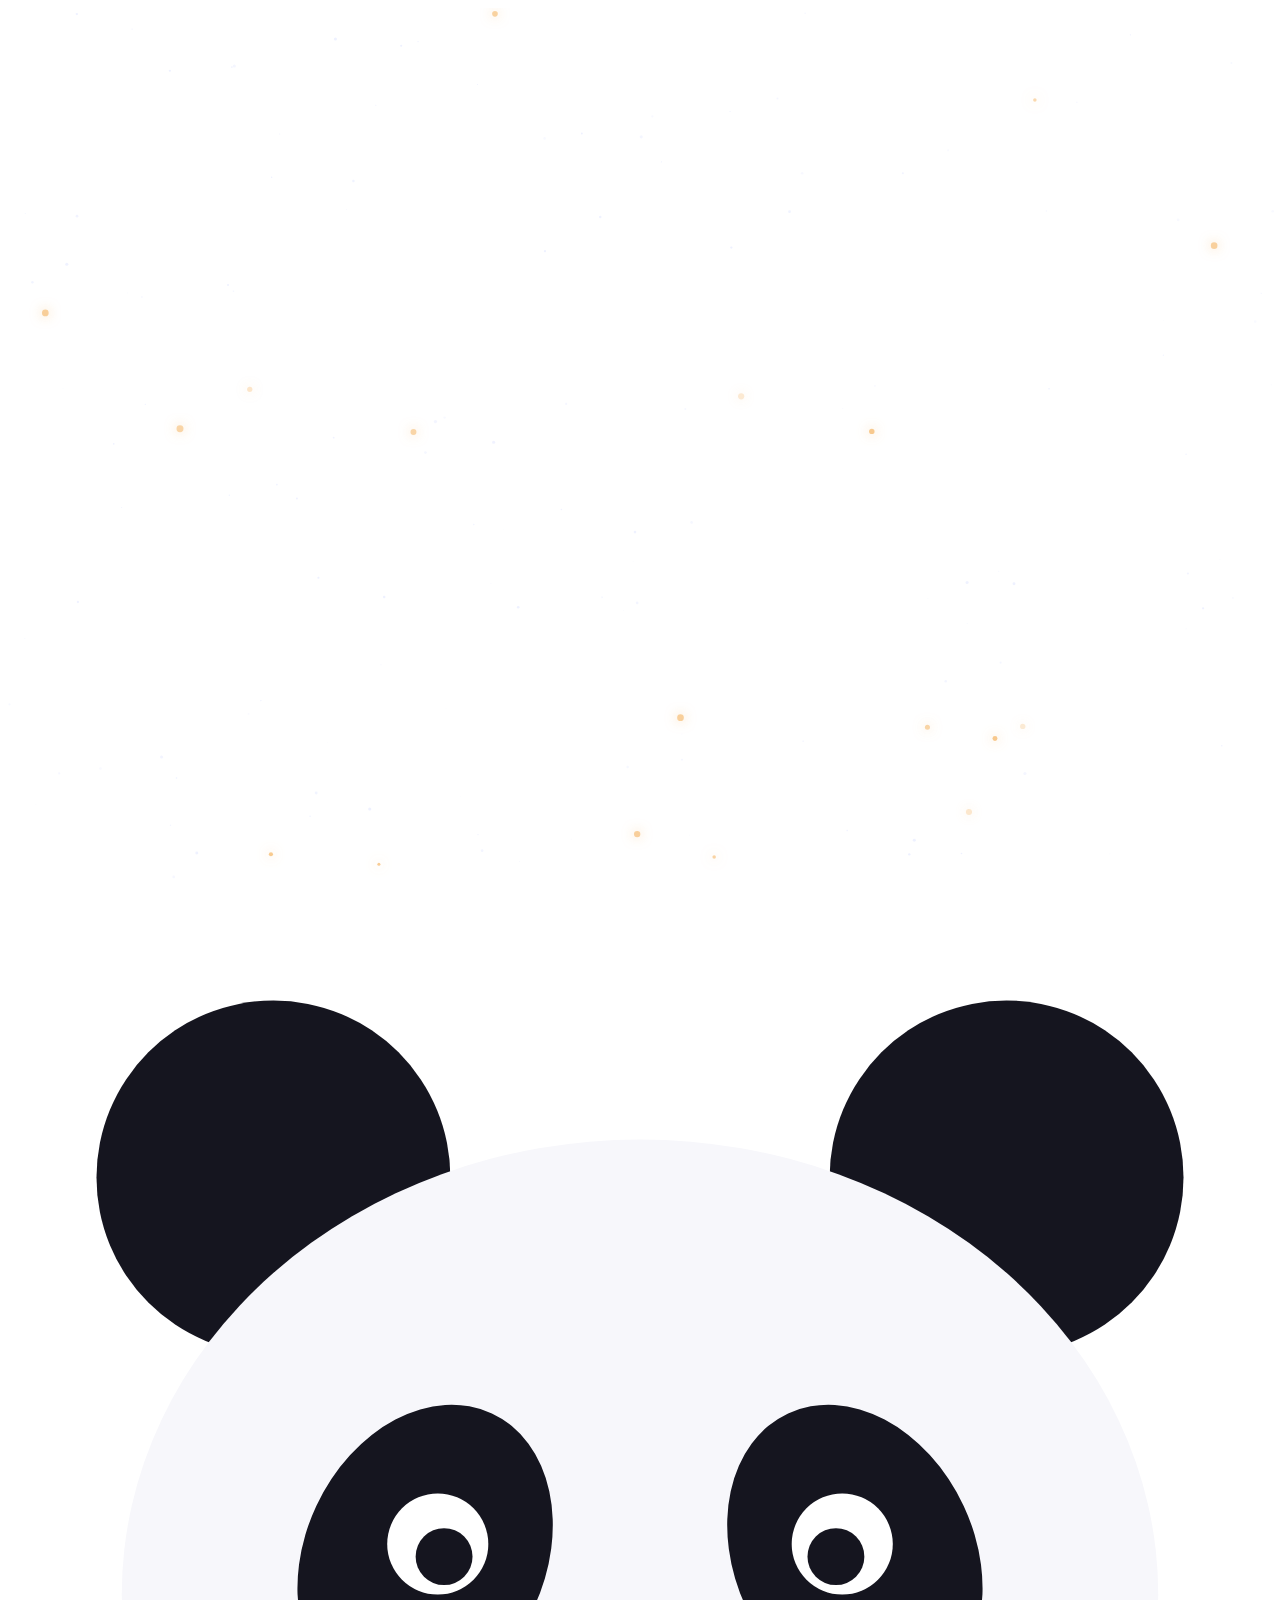
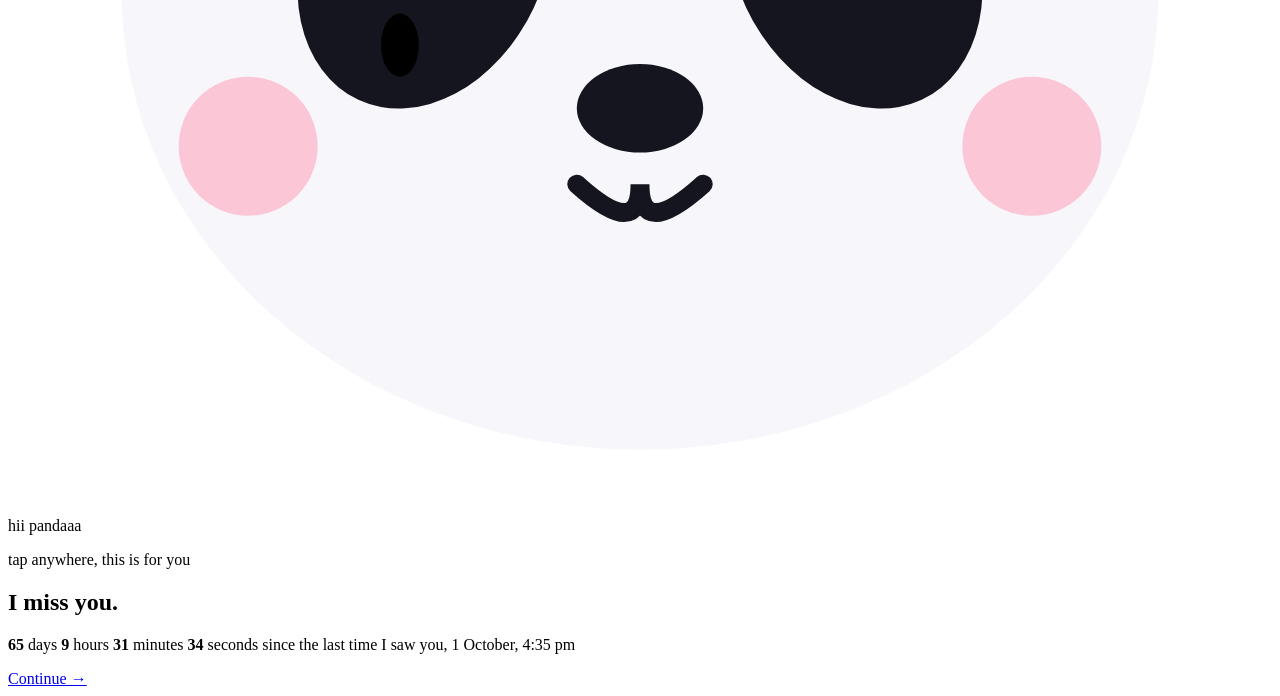
==== commit f904883a: "Add files via upload" ====
--- a/index.html
+++ b/index.html
@@ -6,118 +6,9 @@
 <title>hii pandaaa 🐼</title>
 <link rel="icon" href="data:image/svg+xml,<svg xmlns=%22http://www.w3.org/2000/svg%22 viewBox=%220 0 100 100%22><text y=%22.9em%22 font-size=%2290%22>🐼</text></svg>">
 <link href="https://fonts.googleapis.com/css2?family=Cormorant+Garamond:ital,wght@0,500;1,400;1,500&family=Work+Sans:wght@300;400&display=swap" rel="stylesheet">
-<style>
-:root{--night:#0b1026;--deep:#1a1440;--moon:#e8ecff;--amber:#f5b86b;--pink:#ff9fb8;--mute:#9aa3cf;
---serif:'Cormorant Garamond',Georgia,serif;--sans:'Work Sans',system-ui,sans-serif}
-*{box-sizing:border-box;margin:0}
-html{scroll-behavior:smooth}
-body{background:linear-gradient(180deg,var(--night),var(--deep) 55%,var(--night));background-attachment:fixed;color:var(--moon);font-family:var(--sans);font-weight:300;line-height:1.8;overflow-x:hidden}
-body.locked{overflow:hidden;height:100vh}
-#fx{position:fixed;inset:0;z-index:0;pointer-events:none}
-section{position:relative;z-index:1;min-height:100vh;display:flex;flex-direction:column;align-items:center;justify-content:center;text-align:center;padding:4rem 1.5rem}
-h1,h2,.line{font-family:var(--serif);font-weight:500;font-style:italic}
-h2{font-size:clamp(2rem,6vw,3.2rem);line-height:1.25;margin-bottom:1.2rem}
-:focus-visible{outline:2px solid var(--amber);outline-offset:4px}
-
-/* panda */
-.panda{width:min(220px,55vw);animation:bob 4s ease-in-out infinite}
-.panda svg{width:100%;height:auto;overflow:visible}
-@keyframes bob{50%{transform:translateY(-12px) rotate(2deg)}}
-.eyes{transform-box:fill-box;transform-origin:center;animation:blink 4.5s infinite}
-@keyframes blink{0%,94%,100%{transform:scaleY(1)}96%{transform:scaleY(.08)}}
-.blush{animation:pulse 2.5s ease-in-out infinite}
-@keyframes pulse{50%{opacity:.25}}
-.tear{fill:#8fd3ff;opacity:0;animation:tear 3.5s 1.5s infinite}
-@keyframes tear{0%{opacity:0;transform:translateY(0)}15%{opacity:.9}100%{opacity:0;transform:translateY(48px)}}
-.happy .tear{display:none}
-.happy .blush{opacity:.9;animation:none}
-
-/* intro */
-#intro{position:fixed;inset:0;z-index:20;background:radial-gradient(circle at 50% 40%,#2a1d5c,var(--night));display:flex;flex-direction:column;align-items:center;justify-content:center;cursor:pointer;transition:opacity 1.4s,transform 1.4s}
-#intro.gone{opacity:0;transform:scale(1.15);pointer-events:none}
-#hi{font-family:var(--serif);font-style:italic;font-size:clamp(3rem,13vw,6.5rem);margin-top:1rem;color:var(--pink);display:flex;flex-wrap:wrap;justify-content:center}
-#hi span{display:inline-block;opacity:0;animation:pop .7s cubic-bezier(.3,1.6,.5,1) forwards;animation-delay:calc(.9s + var(--i)*.09s)}
-@keyframes pop{from{opacity:0;transform:translateY(40px) scale(.3) rotate(-12deg)}to{opacity:1;transform:none}}
-#tap{margin-top:2rem;color:var(--mute);opacity:0;animation:fade 1s 2.8s forwards,breath 2.4s 3.8s infinite}
-@keyframes fade{to{opacity:1}}
-@keyframes breath{50%{opacity:.35}}
-
-/* hero */
-h1{font-size:clamp(3.5rem,13vw,8rem);line-height:1}
-body:not(.locked) h1{animation:rise 3s .6s both}
-@keyframes rise{from{opacity:0;letter-spacing:.25em;filter:blur(10px)}}
-#since{margin-top:2rem;color:var(--mute);font-size:1rem}
-body:not(.locked) #since{animation:rise 3s 2s both}
-#since b{color:var(--amber);font-weight:400;font-variant-numeric:tabular-nums}
-.hint{position:absolute;bottom:1.8rem;color:var(--mute);animation:nudge 2s infinite}
-@keyframes nudge{50%{transform:translateY(8px)}}
-
-/* reveal */
-.rv{opacity:0;filter:blur(6px);transition:opacity 1.4s,filter 1.4s}
-.rv.in{opacity:1;filter:none}
-
-/* story */
-#stage{min-height:12rem;display:flex;align-items:center;justify-content:center;max-width:36rem}
-.line{font-size:clamp(1.7rem,5vw,2.5rem);line-height:1.4;transition:opacity .9s}
-.line.out{opacity:0}
-.line::after{content:"|";color:var(--amber);animation:breath 1s infinite;margin-left:2px}
-.line.done::after{content:""}
-button.soft{margin-top:2.2rem;background:none;border:1px solid var(--mute);color:var(--moon);font:inherit;border-radius:999px;padding:.7rem 2rem;cursor:pointer;transition:all .3s;opacity:0;pointer-events:none}
-button.soft.ready{opacity:1;pointer-events:auto}
-button.soft:hover{border-color:var(--amber);color:var(--amber);transform:translateY(-2px)}
-
-/* bus ride */
-#ride{display:block;padding:0;min-height:0;height:340vh}
-.pin{position:sticky;top:0;height:100vh;width:100%;overflow:hidden}
-.ridetxt{position:absolute;top:7vh;left:0;right:0;display:flex;flex-direction:column;align-items:center;gap:.8rem;padding:0 1.5rem;z-index:3}
-.ridetxt h2{margin:0}
-#rideCap{max-width:34rem;min-height:5.5rem;font-family:var(--serif);font-style:italic;font-size:clamp(1.3rem,4vw,1.9rem);line-height:1.4;color:var(--amber)}
-#rideCap.swap{animation:swap .9s}
-.city{position:absolute;left:0;right:0;bottom:24vh;height:200px;opacity:.9;background:url("data:image/svg+xml,%3Csvg xmlns='http://www.w3.org/2000/svg' width='400' height='200'%3E%3Cg fill='%231a2050'%3E%3Crect x='0' y='90' width='60' height='110'/%3E%3Crect x='70' y='50' width='50' height='150'/%3E%3Crect x='130' y='110' width='70' height='90'/%3E%3Crect x='210' y='70' width='55' height='130'/%3E%3Crect x='275' y='100' width='60' height='100'/%3E%3Crect x='345' y='60' width='55' height='140'/%3E%3C/g%3E%3Cg fill='%23f5b86b' opacity='.55'%3E%3Crect x='12' y='105' width='6' height='8'/%3E%3Crect x='36' y='130' width='6' height='8'/%3E%3Crect x='84' y='72' width='6' height='8'/%3E%3Crect x='98' y='110' width='6' height='8'/%3E%3Crect x='150' y='130' width='6' height='8'/%3E%3Crect x='224' y='92' width='6' height='8'/%3E%3Crect x='240' y='130' width='6' height='8'/%3E%3Crect x='292' y='120' width='6' height='8'/%3E%3Crect x='360' y='85' width='6' height='8'/%3E%3Crect x='376' y='125' width='6' height='8'/%3E%3C/g%3E%3C/svg%3E") repeat-x bottom}
-.ground{position:absolute;left:0;right:0;bottom:0;height:24vh;background:#0f1330;border-top:3px solid #2a3170}
-.dash{position:absolute;left:0;right:0;top:62%;height:5px;background:repeating-linear-gradient(90deg,rgba(232,236,255,.5) 0 44px,transparent 44px 88px)}
-#bus{position:absolute;left:0;bottom:8vh;z-index:2;will-change:transform}
-#bus svg{width:100%;height:auto;overflow:visible;display:block}
-.wh{transform-box:fill-box;transform-origin:center}
-.bh{animation:bobh 2.5s ease-in-out infinite}
-@keyframes bobh{50%{transform:translateY(-5px)}}
-#stand{position:absolute;left:0;bottom:calc(24vh - 6px);width:150px;z-index:1;will-change:transform}
-#stand svg{width:100%;height:auto;display:block;overflow:visible}
-#stand .glow{opacity:0;transition:opacity .8s}
-#stand.lit .glow{opacity:.35}
-#clock{position:absolute;bottom:180px;left:50%;transform:translateX(-50%);white-space:nowrap;font-size:.95rem;color:var(--mute);background:rgba(11,16,38,.85);border:1px solid var(--amber);border-radius:999px;padding:.25rem .9rem;opacity:0;transition:opacity .6s}
-#clock b{color:var(--amber);font-weight:400;font-variant-numeric:tabular-nums}
-#clock.on{opacity:1}
-/* stars */
-#sky2{position:relative;width:min(90vw,26rem,58vh);aspect-ratio:1}
-#sky2 svg{position:absolute;inset:0;width:100%;height:100%}
-.star{position:absolute;width:48px;height:48px;margin:-24px 0 0 -24px;border:0;background:none;cursor:pointer;border-radius:50%}
-.star::after{content:"";position:absolute;inset:18px;border-radius:50%;background:var(--moon);box-shadow:0 0 14px 4px rgba(232,236,255,.55);animation:tw 3s ease-in-out infinite;animation-delay:var(--d)}
-.star.on::after{background:var(--amber);box-shadow:0 0 22px 8px rgba(245,184,107,.75);animation:none}
-@keyframes tw{50%{opacity:.4;transform:scale(.6)}}
-.ring{position:absolute;inset:18px;border-radius:50%;border:2px solid var(--amber);animation:ring 1s forwards}
-@keyframes ring{to{transform:scale(5);opacity:0}}
-#sky2 line{stroke-dasharray:60;stroke-dashoffset:60;animation:dash 1s forwards}
-@keyframes dash{to{stroke-dashoffset:0}}
-#heart{fill:#e0264a;fill-opacity:0;transition:fill-opacity 1.8s;transform-box:fill-box;transform-origin:center}
-#heart.full{fill-opacity:1;filter:drop-shadow(0 0 16px rgba(224,38,74,.75));animation:beat 1.5s 1.8s infinite}
-@keyframes beat{0%,40%,100%{transform:scale(1)}15%{transform:scale(1.07)}28%{transform:scale(1.02)}}
-#thought{min-height:7.5rem;max-width:30rem;font-family:var(--serif);font-style:italic;font-size:1.6rem;line-height:1.45;color:var(--amber);margin-top:1rem}
-#thought.swap{animation:swap .8s}
-@keyframes swap{from{opacity:0;transform:translateY(12px)}}
-#note{color:var(--pink);min-height:2rem}
-
-/* end */
-.row{display:flex;gap:1rem;flex-wrap:wrap;justify-content:center;margin-top:2rem}
-a.btn,button.btn{font:inherit;text-decoration:none;cursor:pointer;border-radius:999px;padding:.8rem 2.2rem;border:1px solid var(--mute);background:none;color:var(--moon);transition:transform .3s}
-a.btn:hover,button.btn:hover{transform:translateY(-3px)}
-a.btn.main{background:var(--amber);border-color:var(--amber);color:#2a1a05;font-weight:400;animation:glow 2.5s infinite}
-@keyframes glow{50%{box-shadow:0 0 28px 6px rgba(245,184,107,.5)}}
-#reply{margin-top:1.5rem;font-family:var(--serif);font-style:italic;font-size:1.5rem;color:var(--amber);max-width:30rem;min-height:3rem}
-@media (prefers-reduced-motion:reduce){*{animation-duration:.01s!important;animation-delay:0s!important;animation-iteration-count:1!important;transition:none!important}html{scroll-behavior:auto}.rv{opacity:1;filter:none}}
-</style>
+<link rel="stylesheet" href="style.css">
 </head>
-<body class="locked">
+<body data-step="1" class="locked">
 <canvas id="fx" aria-hidden="true"></canvas>
 
 <div id="intro" role="button" tabindex="0" aria-label="Tap to open">
@@ -129,139 +20,17 @@
 <section id="hero">
   <h1>I miss you.</h1>
   <p id="since"></p>
-  <span class="hint">keep scrolling ↓</span>
+  <a class="btn main go later" id="cta" href="message.html">Continue →</a>
 </section>
 
-<section id="story">
-  <div id="stage" aria-live="polite"><p class="line" id="line"></p></div>
-  <button class="soft" id="next">Continue</button>
-</section>
-
-<section id="ride" aria-label="Remember the bus">
-  <div class="pin">
-    <div class="ridetxt"><h2 id="rideTitle"></h2><p id="rideCap" aria-live="polite"></p></div>
-    <div class="city" id="city"></div>
-    <div id="stand">
-      <div id="clock">⏱ <b id="clk">0h 00m</b> waiting</div>
-      <svg viewBox="0 0 150 170" aria-hidden="true">
-        <ellipse class="glow" cx="75" cy="28" rx="70" ry="46" fill="#f5b86b"/>
-        <rect x="72" y="30" width="6" height="140" fill="#8a91c4"/>
-        <rect x="18" y="8" width="114" height="34" rx="6" fill="#2b3a7a" stroke="#e8ecff" stroke-width="2"/>
-        <text x="75" y="31" text-anchor="middle" font-size="16" font-family="Work Sans,sans-serif" fill="#fff">BUS STAND</text>
-        <rect x="14" y="132" width="122" height="8" rx="3" fill="#5a4a6e"/>
-        <rect x="22" y="140" width="6" height="26" fill="#5a4a6e"/><rect x="122" y="140" width="6" height="26" fill="#5a4a6e"/>
-      </svg>
-    </div>
-    <div class="ground"><div class="dash" id="dash"></div></div>
-    <div id="bus">
-      <svg viewBox="0 0 260 120" aria-hidden="true">
-        <polygon points="250,80 430,48 430,112" fill="rgba(255,240,200,.16)"/>
-        <rect x="2" y="8" width="248" height="86" rx="16" fill="#f5b86b"/>
-        <rect x="2" y="64" width="248" height="10" fill="#d9964a"/>
-        <rect x="14" y="20" width="42" height="34" rx="6" fill="#ffe9b8"/>
-        <rect x="64" y="20" width="42" height="34" rx="6" fill="#ffe9b8"/>
-        <rect x="114" y="20" width="42" height="34" rx="6" fill="#ffe9b8"/>
-        <rect x="170" y="20" width="70" height="44" rx="8" fill="#ffe9b8"/>
-        <g transform="translate(70,20)"><circle cx="4" cy="5" r="5" fill="#15151f"/><circle cx="30" cy="5" r="5" fill="#15151f"/><circle cx="17" cy="17" r="14" fill="#fff" stroke="#ccc"/><ellipse cx="11" cy="16" rx="4" ry="5" fill="#15151f"/><ellipse cx="23" cy="16" rx="4" ry="5" fill="#15151f"/><circle cx="17" cy="21" r="2.2" fill="#15151f"/></g>
-        <g transform="translate(120,20) rotate(-8 15 17)"><circle cx="15" cy="17" r="13" fill="#e7b98a"/><path d="M2 15Q15 -3 28 15Q15 7 2 15Z" fill="#2a1a14"/><circle cx="10" cy="17" r="1.6" fill="#2a1a14"/><circle cx="20" cy="17" r="1.6" fill="#2a1a14"/></g>
-        <text class="bh" x="106" y="18" font-size="13" fill="#e0264a">♥</text>
-        <rect x="176" y="9" width="58" height="9" rx="2" fill="#15151f"/>
-        <text x="205" y="16.5" text-anchor="middle" font-size="7" fill="#ff9fb8" font-family="Work Sans,sans-serif">♥ PANDA</text>
-        <rect x="240" y="70" width="12" height="16" rx="3" fill="#d9964a"/><circle cx="247" cy="78" r="5" fill="#fff6d0"/>
-        <circle cx="56" cy="96" r="17" fill="#12142e" stroke="#cfd3ee" stroke-width="3"/>
-        <g class="wh"><line x1="44" y1="96" x2="68" y2="96" stroke="#cfd3ee" stroke-width="2"/><line x1="56" y1="84" x2="56" y2="108" stroke="#cfd3ee" stroke-width="2"/></g>
-        <circle cx="196" cy="96" r="17" fill="#12142e" stroke="#cfd3ee" stroke-width="3"/>
-        <g class="wh"><line x1="184" y1="96" x2="208" y2="96" stroke="#cfd3ee" stroke-width="2"/><line x1="196" y1="84" x2="196" y2="108" stroke="#cfd3ee" stroke-width="2"/></g>
-      </svg>
-    </div>
-    <span class="hint" id="rideHint">scroll to ride ↓</span>
-  </div>
-</section>
-
-<section id="stars">
-  <div class="rv">
-    <h2>Things I thought about<br>while I missed you</h2>
-    <p style="color:var(--mute);margin-bottom:1rem">Touch every star to join the dots.</p>
-  </div>
-  <div id="sky2" class="rv"><svg id="links" viewBox="0 0 100 100" aria-hidden="true"></svg></div>
-  <p id="thought" aria-live="polite"></p>
-  <p id="note"></p>
-</section>
-
-<section id="end">
-  <div class="panda rv" id="endPanda" data-mood="sad"></div>
-  <h2 id="endTitle" class="rv"></h2>
-  <p id="endText" class="rv" style="max-width:28rem;color:var(--mute)"></p>
-  <div class="row rv">
-    <a class="btn main" id="talk" href="#">Talk to me</a>
-    <button class="btn" id="time">I need more time</button>
-  </div>
-  <p id="reply" aria-live="polite"></p>
-</section>
-
+<script src="config.js"></script>
+<script src="common.js"></script>
 <script>
-/* ============ CONFIG: edit everything here ============ */
-const CONFIG = {
-  intro: "hii pandaaa",
-  sinceDate: "2026-09-20T18:00:00",   // when you last talked ("" hides the counter)
-  sinceLabel: "since I last heard your voice",
-  story: [
-    "Hey panda... I know I hurt you.",
-    "But I need you to know something.",
-    "Everything I did, I did because I missed you.",
-    "I wanted your voice. Your laugh. Your attention.",
-    "I never did it to annoy you. Never.",
-    "I just didn't know how to say it the right way.",
-    "So I built this, because words didn't feel enough.",
-    "I miss you. More than I know how to explain."
-  ],
-  thoughts: [
-    "I reached for my phone to tell you something, then remembered.",
-    "Every funny thing that happened, I wanted you to hear it first.",
-    "I replayed your voice in my head just to feel close.",
-    "The way you say my name feels so far away right now.",
-    "Nothing feels as good without you to share it with.",
-    "I'm sorry I made you feel unheard. I'm learning, for you.",
-    "[Add one real memory of you two here]"
-  ],
-  rideTitle: "Remember the bus?",
-  rideWaitMinutes: 220,   // how long you waited at the bus stand (220 = 3h 40m)
-  rideCaptions: [
-    "Every journey with you felt like home, even on that crowded bus.",
-    "And then we got stuck at the bus stand, waiting for your card.",
-    "Three, four hours. I never once wanted to be anywhere else.",
-    "Because the best part of any ride was always you. 🚌💛"
-  ],
-  allDone: "It was a heart all along. And every beat of it is yours. ❤️",
-  endTitle: "If you're ready, panda, I'd love to talk.",
-  endText: "No pressure. Whatever you decide, I'll respect it, and I'll still be thinking of you.",
-  contactLink: "https://wa.me/910000000000?text=Hii%20pandaaa%2C%20I%20saw%20it.%20Let%27s%20talk.",
-  talkReply: "You just made my whole world lighter. 🐼💖",
-  moreTimeReply: "That's okay. Take all the time you need. I'll be here when you're ready."
-};
-/* ======================================================= */
-const $=id=>document.getElementById(id);
-const reduce=matchMedia('(prefers-reduced-motion: reduce)').matches;
-
-/* panda drawing */
-const PANDA=`<svg viewBox="0 0 200 190" aria-hidden="true">
-<circle cx="42" cy="42" r="28" fill="#15151f"/><circle cx="158" cy="42" r="28" fill="#15151f"/>
-<ellipse cx="100" cy="108" rx="82" ry="72" fill="#f7f7fb"/>
-<ellipse cx="66" cy="102" rx="19" ry="25" fill="#15151f" transform="rotate(25 66 102)"/>
-<ellipse cx="134" cy="102" rx="19" ry="25" fill="#15151f" transform="rotate(-25 134 102)"/>
-<g class="eyes"><circle cx="68" cy="100" r="8" fill="#fff"/><circle cx="69" cy="102" r="4.5" fill="#15151f"/>
-<circle cx="132" cy="100" r="8" fill="#fff"/><circle cx="131" cy="102" r="4.5" fill="#15151f"/></g>
-<ellipse class="tear" cx="62" cy="116" rx="3" ry="5"/>
-<ellipse cx="100" cy="126" rx="10" ry="7" fill="#15151f"/>
-<path d="M90 138q10 9 10 0q0 9 10 0" fill="none" stroke="#15151f" stroke-width="3" stroke-linecap="round"/>
-<circle class="blush" cx="38" cy="132" r="11" fill="#ff9fb8" opacity=".55"/><circle class="blush" cx="162" cy="132" r="11" fill="#ff9fb8" opacity=".55"/></svg>`;
-document.querySelectorAll('.panda').forEach(p=>{p.innerHTML=PANDA;if(p.dataset.mood==='happy')p.classList.add('happy')});
-
 /* intro */
 $('hi').innerHTML=[...CONFIG.intro].map((c,i)=>`<span style="--i:${i}">${c===' '?'&nbsp;':c}</span>`).join('');
 function openSite(){
   const el=$('intro');if(el.classList.contains('gone'))return;
-  el.classList.add('gone');document.body.classList.remove('locked');
+  el.classList.add('gone');document.body.classList.remove('locked');setTimeout(()=>$('cta').classList.add('show'),3500);
   setTimeout(()=>el.remove(),1500);
 }
 $('intro').addEventListener('click',openSite);
@@ -277,131 +46,7 @@
   up();setInterval(up,1000);
 })();
 
-/* scroll reveal */
-const io=new IntersectionObserver(es=>es.forEach(e=>{if(e.isIntersecting){e.target.classList.add('in');io.unobserve(e.target)}}),{threshold:.25});
-document.querySelectorAll('.rv').forEach(el=>io.observe(el));
 
-/* story: typewriter */
-let i=0,typing=false;
-const line=$('line'),next=$('next');
-function typeLine(){
-  const txt=CONFIG.story[i];typing=true;
-  line.className='line';line.textContent='';next.classList.remove('ready');
-  let k=0;
-  (function tick(){
-    if(reduce)k=txt.length;
-    line.textContent=txt.slice(0,k);
-    if(k++<txt.length)return setTimeout(tick,48);
-    line.classList.add('done');typing=false;next.classList.add('ready');
-  })();
-}
-let started=false;
-new IntersectionObserver((es,o)=>{if(es[0].isIntersecting&&!started){started=true;typeLine();o.disconnect()}},{threshold:.5}).observe($('story'));
-next.addEventListener('click',()=>{
-  if(typing)return;
-  if(i>=CONFIG.story.length-1){$('ride').scrollIntoView({behavior:reduce?'auto':'smooth'});return}
-  line.classList.add('out');
-  setTimeout(()=>{i++;typeLine();if(i===CONFIG.story.length-1)next.textContent='Keep going ↓'},reduce?0:800);
-});
-
-/* the bus ride: driven by scroll */
-const ride=$('ride'),bus=$('bus'),stand=$('stand'),dash=$('dash'),city=$('city'),cap=$('rideCap');
-$('rideTitle').textContent=CONFIG.rideTitle;
-let rf=0,lastCap=-1;
-const ease=x=>x<.5?2*x*x:1-Math.pow(-2*x+2,2)/2;
-function frame(){
-  rf=0;
-  const W=innerWidth,r=ride.getBoundingClientRect();
-  const p=Math.min(1,Math.max(0,-r.top/(r.height-innerHeight)));
-  const bw=Math.min(260,W*.55),busX=W*.2;
-  bus.style.width=bw+'px';
-  const D1=W*.9,D2=D1+W*1.3,standWorld=D1+busX+bw*.78-75;
-  const d=p<.4?D1*ease(p/.4):p<.7?D1:D1+(D2-D1)*ease((p-.7)/.3);
-  const moving=p<.4||p>=.7;
-  bus.style.transform=`translate(${busX}px,${moving?Math.sin(d/18)*1.5:0}px)`;
-  stand.style.transform=`translateX(${standWorld-d}px)`;
-  dash.style.backgroundPositionX=(-d)+'px';
-  city.style.backgroundPositionX=(-d*.35)+'px';
-  document.querySelectorAll('.wh').forEach(w=>w.style.transform=`rotate(${d*3.4}deg)`);
-  const t=Math.min(1,Math.max(0,(p-.4)/.3)),m=Math.round(CONFIG.rideWaitMinutes*t);
-  $('clk').textContent=Math.floor(m/60)+'h '+String(m%60).padStart(2,'0')+'m';
-  $('clock').classList.toggle('on',p>=.36&&p<.78);
-  stand.classList.toggle('lit',p>=.3&&p<.8);
-  $('rideHint').style.opacity=p>.03?0:1;
-  const c=p<.3?0:p<.55?1:p<.7?2:3;
-  if(c!==lastCap){lastCap=c;cap.classList.remove('swap');void cap.offsetWidth;cap.textContent=CONFIG.rideCaptions[c];cap.classList.add('swap')}
-}
-const req=()=>{if(!rf)rf=requestAnimationFrame(frame)};
-addEventListener('scroll',req,{passive:true});addEventListener('resize',req);frame();
-
-/* constellation: join the dots into a heart */
-const box=$('sky2'),svg=$('links'),N=CONFIG.thoughts.length;
-const hp=t=>({x:50+41.6*Math.pow(Math.sin(t),3),y:48-2.6*(13*Math.cos(t)-5*Math.cos(2*t)-2*Math.cos(3*t)-Math.cos(4*t))});
-const pts=CONFIG.thoughts.map((_,k)=>hp(Math.PI+2*Math.PI*k/N));
-let outline='';
-for(let j=0;j<100;j++){const p=hp(Math.PI+2*Math.PI*j/100);outline+=(j?'L':'M')+p.x.toFixed(1)+' '+p.y.toFixed(1)}
-svg.innerHTML=`<path id="heart" d="${outline}Z"/>`;
-const seen=new Set();
-function link(k){
-  [[k,(k+1)%N],[(k+N-1)%N,k]].forEach(([a,b])=>{
-    if(a===b||!seen.has(a)||!seen.has(b)||$('e'+a))return;
-    svg.insertAdjacentHTML('beforeend',`<line id="e${a}" x1="${pts[a].x}" y1="${pts[a].y}" x2="${pts[b].x}" y2="${pts[b].y}" stroke="#f5b86b" stroke-opacity=".8" stroke-width=".7" stroke-linecap="round"/>`);
-  });
-}
-pts.forEach((p,k)=>{
-  const b=document.createElement('button');
-  b.className='star';b.style.left=p.x+'%';b.style.top=p.y+'%';b.style.setProperty('--d',(k*.4)+'s');
-  b.setAttribute('aria-label','Star '+(k+1));
-  b.addEventListener('click',()=>{
-    const t=$('thought');t.classList.remove('swap');void t.offsetWidth;t.textContent=CONFIG.thoughts[k];t.classList.add('swap');
-    const r=document.createElement('span');r.className='ring';b.appendChild(r);setTimeout(()=>r.remove(),1000);
-    if(seen.has(k))return;
-    seen.add(k);b.classList.add('on');link(k);
-    if(seen.size===N)setTimeout(()=>{
-      $('heart').classList.add('full');$('note').textContent=CONFIG.allDone;burst(innerWidth/2,innerHeight/2,70);
-    },1200);
-  });
-  box.appendChild(b);
-});
-
-/* ending */
-$('endTitle').textContent=CONFIG.endTitle;
-$('endText').textContent=CONFIG.endText;
-$('talk').href=CONFIG.contactLink;
-$('talk').addEventListener('click',()=>{
-  $('endPanda').classList.add('happy');$('reply').textContent=CONFIG.talkReply;
-  burst(innerWidth/2,innerHeight*.6,90);
-});
-$('time').addEventListener('click',()=>{$('reply').textContent=CONFIG.moreTimeReply});
-
-/* effects canvas: twinkles, shooting stars, fireflies, heart bursts */
-const cv=$('fx'),ctx=cv.getContext('2d');
-let W,H,st=[],fl=[],sh=[],hb=[];
-function size(){W=cv.width=innerWidth;H=cv.height=innerHeight;
-  st=Array.from({length:Math.floor(W*H/9000)},()=>({x:Math.random()*W,y:Math.random()*H,r:Math.random()*1.3+.3,p:Math.random()*6}));
-  fl=Array.from({length:reduce?0:18},()=>({x:Math.random()*W,y:Math.random()*H,r:1.5+Math.random()*2,vy:-.15-Math.random()*.35,p:Math.random()*6}))}
-addEventListener('resize',size);size();
-function burst(x,y,n){if(reduce)return;for(let k=0;k<n;k++)hb.push({x,y,s:5+Math.random()*10,vx:(Math.random()-.5)*9,vy:-Math.random()*9-1,a:1,c:['#ff9fb8','#f5b86b','#e8ecff'][k%3]})}
-function heart(x,y,s){ctx.beginPath();ctx.moveTo(x,y+s/4);ctx.bezierCurveTo(x,y-s/2,x-s,y-s/2,x-s,y+s/4);
-  ctx.bezierCurveTo(x-s,y+s,x,y+s*1.2,x,y+s*1.5);ctx.bezierCurveTo(x,y+s*1.2,x+s,y+s,x+s,y+s/4);
-  ctx.bezierCurveTo(x+s,y-s/2,x,y-s/2,x,y+s/4);ctx.fill()}
-setInterval(()=>{if(!reduce&&!document.hidden)sh.push({x:Math.random()*W*.8+W*.2,y:Math.random()*H*.4,l:0})},5000);
-(function loop(t){
-  ctx.clearRect(0,0,W,H);
-  ctx.fillStyle='#e8ecff';
-  for(const s of st){ctx.globalAlpha=reduce?.5:.25+.5*Math.abs(Math.sin(t/1800+s.p));ctx.beginPath();ctx.arc(s.x,s.y,s.r,0,6.3);ctx.fill()}
-  ctx.fillStyle='#f5b86b';
-  for(const f of fl){f.y+=f.vy;f.x+=Math.sin(t/1200+f.p)*.3;if(f.y<-10){f.y=H+10;f.x=Math.random()*W}
-    ctx.globalAlpha=.25+.5*Math.abs(Math.sin(t/900+f.p));ctx.shadowColor='#f5b86b';ctx.shadowBlur=12;ctx.beginPath();ctx.arc(f.x,f.y,f.r,0,6.3);ctx.fill()}
-  ctx.shadowBlur=0;
-  sh=sh.filter(s=>s.l<1);
-  for(const s of sh){s.l+=.02;const x=s.x-s.l*260,y=s.y+s.l*140;
-    const g=ctx.createLinearGradient(x,y,x+90,y-49);g.addColorStop(0,'rgba(255,255,255,'+(1-s.l)+')');g.addColorStop(1,'rgba(255,255,255,0)');
-    ctx.globalAlpha=1;ctx.strokeStyle=g;ctx.lineWidth=2;ctx.beginPath();ctx.moveTo(x,y);ctx.lineTo(x+90,y-49);ctx.stroke()}
-  hb=hb.filter(h=>h.a>.02);
-  for(const h of hb){h.x+=h.vx;h.y+=h.vy;h.vy+=.2;h.a-=.009;ctx.globalAlpha=h.a;ctx.fillStyle=h.c;heart(h.x,h.y,h.s/2)}
-  ctx.globalAlpha=1;requestAnimationFrame(loop);
-})(0);
 </script>
 </body>
 </html>
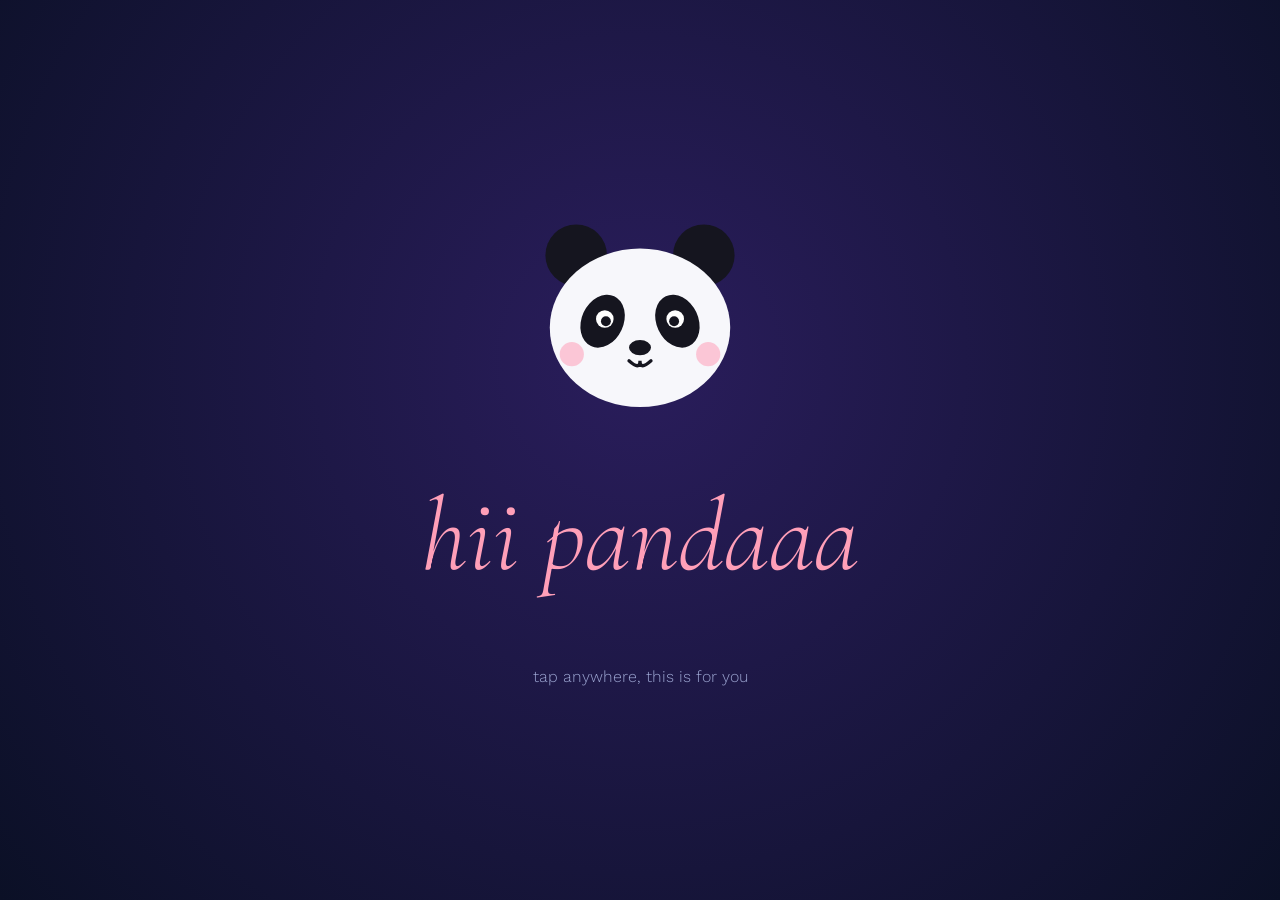
==== commit 5d07d341: "Update index.html" ====
--- a/index.html
+++ b/index.html
@@ -3,7 +3,7 @@
 <head>
 <meta charset="utf-8">
 <meta name="viewport" content="width=device-width, initial-scale=1">
-<title>hii pandaaa 🐼</title>
+<title>Hiii Pandaaa 🐼</title>
 <link rel="icon" href="data:image/svg+xml,<svg xmlns=%22http://www.w3.org/2000/svg%22 viewBox=%220 0 100 100%22><text y=%22.9em%22 font-size=%2290%22>🐼</text></svg>">
 <link href="https://fonts.googleapis.com/css2?family=Cormorant+Garamond:ital,wght@0,500;1,400;1,500&family=Work+Sans:wght@300;400&display=swap" rel="stylesheet">
 <link rel="stylesheet" href="style.css">
--- a/style.css
+++ b/style.css
@@ -0,0 +1,146 @@
+:root{--night:#0b1026;--deep:#1a1440;--moon:#e8ecff;--amber:#f5b86b;--pink:#ff9fb8;--mute:#9aa3cf;
+--serif:'Cormorant Garamond',Georgia,serif;--sans:'Work Sans',system-ui,sans-serif}
+*{box-sizing:border-box;margin:0}
+html{scroll-behavior:smooth}
+body{background:linear-gradient(180deg,var(--night),var(--deep) 55%,var(--night));background-attachment:fixed;color:var(--moon);font-family:var(--sans);font-weight:300;line-height:1.8;overflow-x:hidden}
+body.locked{overflow:hidden;height:100vh}
+#fx{position:fixed;inset:0;z-index:0;pointer-events:none}
+section{position:relative;z-index:1;min-height:100vh;display:flex;flex-direction:column;align-items:center;justify-content:center;text-align:center;padding:4rem 1.5rem}
+h1,h2,.line{font-family:var(--serif);font-weight:500;font-style:italic}
+h2{font-size:clamp(2rem,6vw,3.2rem);line-height:1.25;margin-bottom:1.2rem}
+:focus-visible{outline:2px solid var(--amber);outline-offset:4px}
+
+/* panda */
+.panda{width:min(220px,55vw);animation:bob 4s ease-in-out infinite}
+.panda svg{width:100%;height:auto;overflow:visible}
+@keyframes bob{50%{transform:translateY(-12px) rotate(2deg)}}
+.eyes{transform-box:fill-box;transform-origin:center;animation:blink 4.5s infinite}
+@keyframes blink{0%,94%,100%{transform:scaleY(1)}96%{transform:scaleY(.08)}}
+.blush{animation:pulse 2.5s ease-in-out infinite}
+@keyframes pulse{50%{opacity:.25}}
+.tear{fill:#8fd3ff;opacity:0;animation:tear 3.5s 1.5s infinite}
+@keyframes tear{0%{opacity:0;transform:translateY(0)}15%{opacity:.9}100%{opacity:0;transform:translateY(48px)}}
+.happy .tear{display:none}
+.happy .blush{opacity:.9;animation:none}
+
+/* intro */
+#intro{position:fixed;inset:0;z-index:20;background:radial-gradient(circle at 50% 40%,#2a1d5c,var(--night));display:flex;flex-direction:column;align-items:center;justify-content:center;cursor:pointer;transition:opacity 1.4s,transform 1.4s}
+#intro.gone{opacity:0;transform:scale(1.15);pointer-events:none}
+#hi{font-family:var(--serif);font-style:italic;font-size:clamp(3rem,13vw,6.5rem);margin-top:1rem;color:var(--pink);display:flex;flex-wrap:wrap;justify-content:center}
+#hi span{display:inline-block;opacity:0;animation:pop .7s cubic-bezier(.3,1.6,.5,1) forwards;animation-delay:calc(.9s + var(--i)*.09s)}
+@keyframes pop{from{opacity:0;transform:translateY(40px) scale(.3) rotate(-12deg)}to{opacity:1;transform:none}}
+#tap{margin-top:2rem;color:var(--mute);opacity:0;animation:fade 1s 2.8s forwards,breath 2.4s 3.8s infinite}
+@keyframes fade{to{opacity:1}}
+@keyframes breath{50%{opacity:.35}}
+
+/* hero */
+h1{font-size:clamp(3.5rem,13vw,8rem);line-height:1}
+body:not(.locked) h1{animation:rise 3s .6s both}
+@keyframes rise{from{opacity:0;letter-spacing:.25em;filter:blur(10px)}}
+#since{margin-top:2rem;color:var(--mute);font-size:1rem}
+body:not(.locked) #since{animation:rise 3s 2s both}
+#since b{color:var(--amber);font-weight:400;font-variant-numeric:tabular-nums}
+.hint{position:absolute;bottom:1.8rem;color:var(--mute);animation:nudge 2s infinite}
+@keyframes nudge{50%{transform:translateY(8px)}}
+
+/* reveal */
+.rv{opacity:0;filter:blur(6px);transition:opacity 1.4s,filter 1.4s}
+.rv.in{opacity:1;filter:none}
+
+/* story */
+#stage{min-height:12rem;display:flex;align-items:center;justify-content:center;max-width:36rem}
+.line{font-size:clamp(1.7rem,5vw,2.5rem);line-height:1.4;transition:opacity .9s}
+.line.out{opacity:0}
+.line::after{content:"|";color:var(--amber);animation:breath 1s infinite;margin-left:2px}
+.line.done::after{content:""}
+button.soft{margin-top:2.2rem;background:none;border:1px solid var(--mute);color:var(--moon);font:inherit;border-radius:999px;padding:.7rem 2rem;cursor:pointer;transition:all .3s;opacity:0;pointer-events:none}
+button.soft.ready{opacity:1;pointer-events:auto}
+button.soft:hover{border-color:var(--amber);color:var(--amber);transform:translateY(-2px)}
+
+/* bus ride */
+#ride{display:block;padding:0;min-height:0;height:560vh}
+.pin{position:sticky;top:0;height:100vh;width:100%;overflow:hidden}
+.route{position:absolute;top:2vh;left:50%;transform:translateX(-50%);width:min(92vw,34rem);display:flex;align-items:center;gap:.7rem;font-size:.85rem;color:var(--mute);z-index:4;transition:opacity .6s}
+.rt{flex:1;height:3px;background:rgba(154,163,207,.3);position:relative;border-radius:2px}
+.rt i{position:absolute;left:0;top:0;bottom:0;width:0;background:var(--amber);border-radius:2px}
+.rt b{position:absolute;top:-12px;left:0;font-size:17px;transform:translateX(-50%)}
+.ridetxt{position:absolute;top:9vh;left:0;right:0;display:flex;flex-direction:column;align-items:center;gap:.8rem;padding:0 1.5rem;z-index:3}
+.ridetxt h2{margin:0;font-size:clamp(1.8rem,5vw,2.6rem)}
+#rideCap{max-width:34rem;min-height:8rem;font-family:var(--serif);font-style:italic;font-size:clamp(1.25rem,3.8vw,1.8rem);line-height:1.4;color:var(--amber)}
+#rideCap.swap{animation:swap .9s}
+#sky1,#sunset{position:absolute;inset:0;pointer-events:none;-webkit-mask-image:linear-gradient(180deg,transparent 0,#000 50%);mask-image:linear-gradient(180deg,transparent 0,#000 50%)}
+#sky1{background:linear-gradient(180deg,#3d6ea8 0%,#78a9d6 55%,#f2c98f 100%);opacity:.85}
+#sunset{opacity:0;background:radial-gradient(ellipse at 50% 100%,rgba(255,150,80,.95),rgba(255,95,120,.4) 42%,transparent 75%)}
+.ridetxt{text-shadow:0 2px 12px rgba(11,16,38,.9)}
+.city{position:absolute;left:0;right:0;bottom:24vh;height:200px;opacity:.9;background:url("data:image/svg+xml,%3Csvg xmlns='http://www.w3.org/2000/svg' width='400' height='200'%3E%3Cg fill='%231a2050'%3E%3Crect x='0' y='90' width='60' height='110'/%3E%3Crect x='70' y='50' width='50' height='150'/%3E%3Crect x='130' y='110' width='70' height='90'/%3E%3Crect x='210' y='70' width='55' height='130'/%3E%3Crect x='275' y='100' width='60' height='100'/%3E%3Crect x='345' y='60' width='55' height='140'/%3E%3C/g%3E%3Cg fill='%23f5b86b' opacity='.55'%3E%3Crect x='12' y='105' width='6' height='8'/%3E%3Crect x='36' y='130' width='6' height='8'/%3E%3Crect x='84' y='72' width='6' height='8'/%3E%3Crect x='98' y='110' width='6' height='8'/%3E%3Crect x='150' y='130' width='6' height='8'/%3E%3Crect x='224' y='92' width='6' height='8'/%3E%3Crect x='240' y='130' width='6' height='8'/%3E%3Crect x='292' y='120' width='6' height='8'/%3E%3Crect x='360' y='85' width='6' height='8'/%3E%3Crect x='376' y='125' width='6' height='8'/%3E%3C/g%3E%3C/svg%3E") repeat-x bottom}
+.ground{position:absolute;left:0;right:0;bottom:0;height:24vh;background:#0f1330;border-top:3px solid #2a3170}
+.dash{position:absolute;left:0;right:0;top:62%;height:5px;background:repeating-linear-gradient(90deg,rgba(232,236,255,.5) 0 44px,transparent 44px 88px)}
+.bus{position:absolute;left:0;bottom:8vh;z-index:3;will-change:transform;transform-origin:0 100%}
+#busHer{bottom:13vh;z-index:2}
+.fh{position:absolute;z-index:5;color:#ff9fb8;font-size:16px;pointer-events:none;animation:fh 2.2s ease-out forwards}
+@keyframes fh{to{transform:translate(var(--dx),-70px) scale(.5);opacity:0}}
+.bus svg{width:100%;height:auto;overflow:visible;display:block}
+.wh{transform-box:fill-box;transform-origin:center}
+.bh{animation:bobh 2.5s ease-in-out infinite}
+@keyframes bobh{50%{transform:translateY(-5px)}}
+.gb,.gp{transform-box:fill-box;transform-origin:center;transition:transform .8s}
+.look .gb,.look .gp{transform:translate(-6px,1px) rotate(8deg)}
+.empty .gp,.empty .gb,.empty .bh{display:none}
+#startSign{position:absolute;left:0;bottom:calc(24vh - 6px);width:150px;z-index:1;display:flex;flex-direction:column;align-items:center}
+.sgn{background:#2b3a7a;border:2px solid #e8ecff;border-radius:6px;color:#fff;font-size:.85rem;padding:.35rem .6rem;text-align:center;letter-spacing:.04em}
+.pole{width:6px;height:120px;background:#8a91c4}
+#stand{position:absolute;left:0;bottom:calc(24vh - 6px);width:150px;z-index:1;will-change:transform;transform-origin:50% 100%}
+#stand>svg.sg{width:100%;height:auto;display:block;overflow:visible}
+#stand .glow{opacity:0;transition:opacity .8s}
+#stand.lit .glow{opacity:.35}
+.fig{position:absolute;width:44px;bottom:38px;opacity:0;transform-origin:50% 100%;animation:sway 3.2s ease-in-out infinite}
+#fPanda{left:26px}#fBoy{left:90px;animation-delay:-1.5s}
+@keyframes sway{50%{transform:rotate(2.5deg)}}
+.arm{transform-origin:40px 46px}
+.wave .arm{animation:wv .7s ease-in-out infinite}
+@keyframes wv{0%,100%{transform:rotate(-115deg)}50%{transform:rotate(-155deg)}}
+#clock{position:absolute;bottom:190px;left:50%;transform:translateX(-50%);white-space:nowrap;font-size:.95rem;color:var(--mute);background:rgba(11,16,38,.85);border:1px solid var(--amber);border-radius:999px;padding:.25rem .9rem;opacity:0;transition:opacity .6s}
+#clock b{color:var(--amber);font-weight:400;font-variant-numeric:tabular-nums}
+#clock.on{opacity:1}
+/* stars */
+#sky2{position:relative;width:min(90vw,26rem,58vh);aspect-ratio:1}
+#sky2 svg{position:absolute;inset:0;width:100%;height:100%}
+.star{position:absolute;width:48px;height:48px;margin:-24px 0 0 -24px;border:0;background:none;cursor:pointer;border-radius:50%}
+.star::after{content:"";position:absolute;inset:18px;border-radius:50%;background:var(--moon);box-shadow:0 0 14px 4px rgba(232,236,255,.55);animation:tw 3s ease-in-out infinite;animation-delay:var(--d)}
+.star.on::after{background:var(--amber);box-shadow:0 0 22px 8px rgba(245,184,107,.75);animation:none}
+@keyframes tw{50%{opacity:.4;transform:scale(.6)}}
+.ring{position:absolute;inset:18px;border-radius:50%;border:2px solid var(--amber);animation:ring 1s forwards}
+@keyframes ring{to{transform:scale(5);opacity:0}}
+#sky2 line{stroke-dasharray:60;stroke-dashoffset:60;animation:dash 1s forwards}
+@keyframes dash{to{stroke-dashoffset:0}}
+#heart{fill:#e0264a;fill-opacity:0;transition:fill-opacity 1.8s;transform-box:fill-box;transform-origin:center}
+#heart.full{fill-opacity:1;filter:drop-shadow(0 0 16px rgba(224,38,74,.75));animation:beat 1.5s 1.8s infinite}
+@keyframes beat{0%,40%,100%{transform:scale(1)}15%{transform:scale(1.07)}28%{transform:scale(1.02)}}
+#thought{min-height:7.5rem;max-width:30rem;font-family:var(--serif);font-style:italic;font-size:1.6rem;line-height:1.45;color:var(--amber);margin-top:1rem}
+#thought.swap{animation:swap .8s}
+@keyframes swap{from{opacity:0;transform:translateY(12px)}}
+#note{color:var(--pink);min-height:2rem}
+
+/* end */
+.row{display:flex;gap:1rem;flex-wrap:wrap;justify-content:center;margin-top:2rem}
+a.btn,button.btn{font:inherit;text-decoration:none;cursor:pointer;border-radius:999px;padding:.8rem 2.2rem;border:1px solid var(--mute);background:none;color:var(--moon);transition:transform .3s}
+a.btn:hover,button.btn:hover{transform:translateY(-3px)}
+a.btn.main{background:var(--amber);border-color:var(--amber);color:#2a1a05;font-weight:400;animation:glow 2.5s infinite}
+@keyframes glow{50%{box-shadow:0 0 28px 6px rgba(245,184,107,.5)}}
+#reply{margin-top:1.5rem;font-family:var(--serif);font-style:italic;font-size:1.5rem;color:var(--amber);max-width:30rem;min-height:3rem}
+@media (prefers-reduced-motion:reduce){*{animation-duration:.01s!important;animation-delay:0s!important;animation-iteration-count:1!important;transition:none!important}html{scroll-behavior:auto}.rv{opacity:1;filter:none}}
+
+/* multi-page additions */
+body{animation:pgin .9s backwards}
+@keyframes pgin{from{opacity:0}}
+body.leaving{opacity:0;transition:opacity .6s}
+.steps{position:fixed;bottom:10px;left:50%;transform:translateX(-50%);display:flex;gap:9px;z-index:9;pointer-events:none}
+.steps i{width:7px;height:7px;border-radius:50%;background:rgba(232,236,255,.25)}
+.steps i.past{background:rgba(245,184,107,.55)}
+.steps i.on{background:var(--amber);box-shadow:0 0 8px var(--amber)}
+.later{opacity:0;pointer-events:none;transition:opacity 1.2s;margin-top:1.8rem}
+.later.show{opacity:1;pointer-events:auto}
+#rideNext{position:absolute;bottom:3.5vh;left:50%;transform:translateX(-50%);z-index:6;margin:0}
+#rideNext.later{transform:translateX(-50%)}
+.back{position:fixed;top:12px;left:14px;z-index:9;color:var(--mute);text-decoration:none;font-size:.9rem}
+.back:hover{color:var(--amber)}
